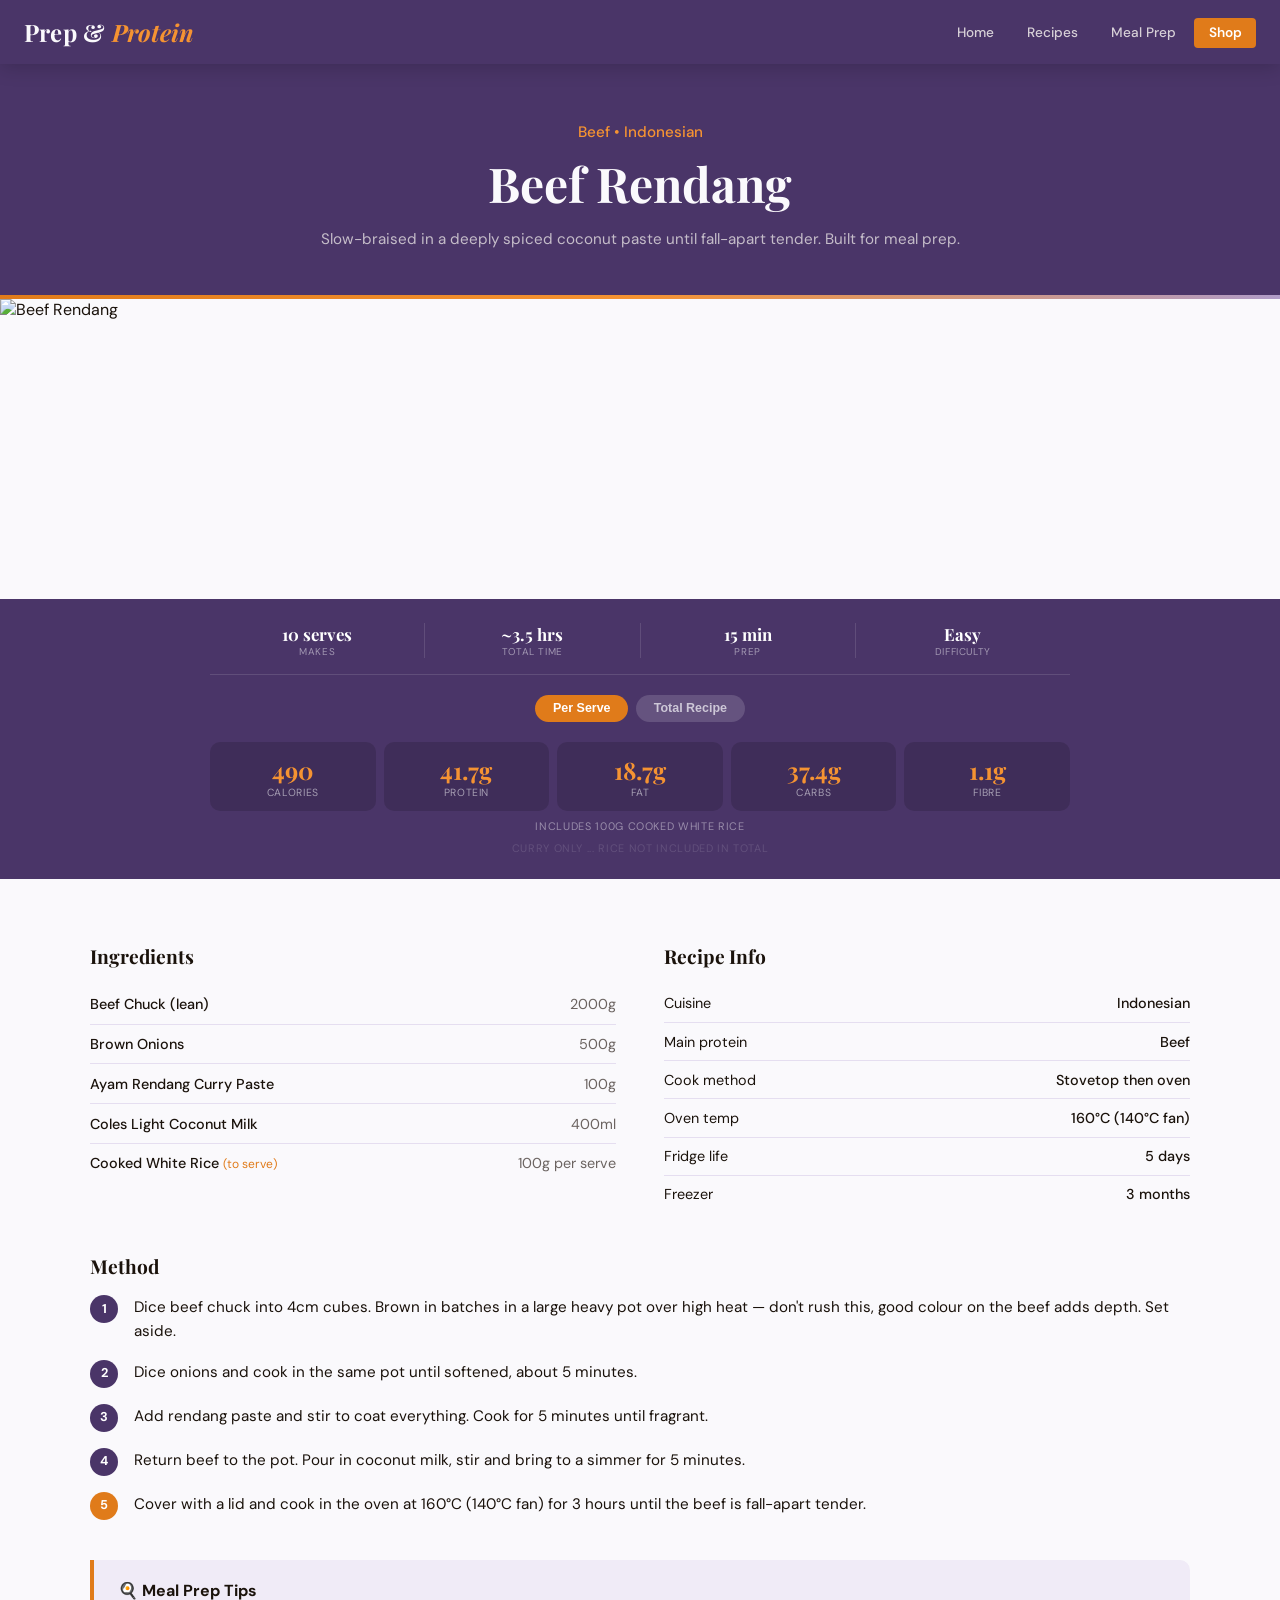
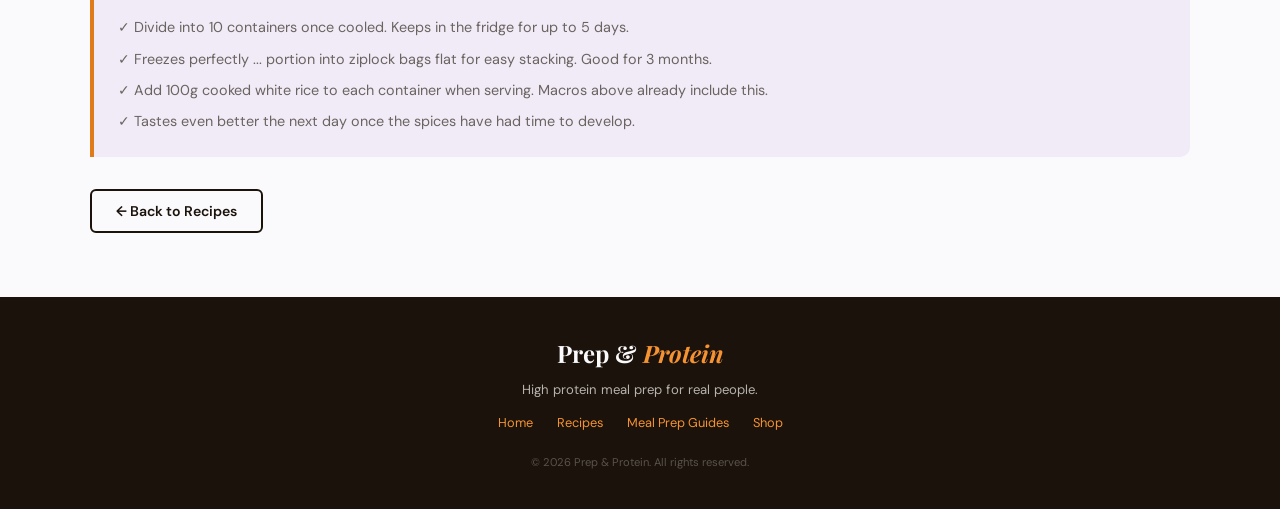
==== beef-rendang.html @ 8a92d261 "Add files via upload" ====
<!DOCTYPE html>
<html lang="en">
<head>
  <meta charset="UTF-8" />
  <meta name="viewport" content="width=device-width, initial-scale=1.0" />
  <title>High Protein Beef Rendang — 41.7g Protein Per Serve | Prep and Protein</title>
  <meta name="description" content="Slow-braised beef rendang with 41.7g protein per serve. Full macros, step by step method and meal prep tips for 10 serves." />
  <link rel="canonical" href="https://www.prepandprotein.com.au/beef-rendang.html" />
  <meta property="og:title" content="High Protein Beef Rendang — Prep and Protein" />
  <meta property="og:description" content="41.7g protein per serve. 10 serves. Fall-apart tender." />
  <meta property="og:type" content="article" />
  <meta property="og:url" content="https://www.prepandprotein.com.au/beef-rendang.html" />
  <link rel="preconnect" href="https://fonts.googleapis.com">
  <link href="https://fonts.googleapis.com/css2?family=Playfair+Display:ital,wght@0,500;0,700;0,800;1,500;1,700&family=DM+Sans:wght@300;400;500;600&display=swap" rel="stylesheet">
  <link rel="stylesheet" href="style.css" />

  <script type="application/ld+json">
  {
    "@context": "https://schema.org",
    "@type": "Recipe",
    "name": "High Protein Beef Rendang",
    "description": "Slow-braised Indonesian beef in a deeply spiced coconut paste. 10 serves, 41.7g protein per serve including 100g cooked white rice.",
    "author": { "@type": "Organization", "name": "Prep and Protein" },
    "image": "https://www.prepandprotein.com.au/images/beef-rendang.jpg",
    "recipeCategory": "Main Course",
    "recipeCuisine": "Indonesian",
    "prepTime": "PT15M",
    "cookTime": "PT3H",
    "totalTime": "PT3H15M",
    "recipeYield": "10 servings",
    "keywords": "high protein beef rendang, meal prep rendang, beef rendang macros, high protein curry",
    "nutrition": {
      "@type": "NutritionInformation",
      "calories": "490 calories",
      "proteinContent": "41.7g",
      "fatContent": "18.7g",
      "carbohydrateContent": "37.4g",
      "fiberContent": "1.1g",
      "servingSize": "1 portion with 100g cooked white rice"
    },
    "recipeIngredient": ["2000g beef chuck","100g Ayam Rendang Curry Paste","400ml Coles Light Coconut Milk","500g brown onions","100g cooked white rice per serve"],
    "recipeInstructions": [
      {"@type":"HowToStep","text":"Dice beef chuck into 4cm cubes and brown in batches in a large heavy pot over high heat."},
      {"@type":"HowToStep","text":"Dice onions and add to browned beef. Cook until softened."},
      {"@type":"HowToStep","text":"Add rendang paste and cook for 5 minutes stirring to coat."},
      {"@type":"HowToStep","text":"Pour in coconut milk, stir and simmer for 5 minutes."},
      {"@type":"HowToStep","text":"Cover and cook in oven at 160 degrees Celsius for 3 hours until beef is fall-apart tender."}
    ]
  }
  </script>
</head>
<body>

<div id="site-nav"></div>

<!-- Recipe hero title -->
<div class="page-hero">
  <div class="page-hero-inner">
    <p class="sub">Beef &bull; Indonesian</p>
    <h2>Beef Rendang</h2>
    <p>Slow-braised in a deeply spiced coconut paste until fall-apart tender. Built for meal prep.</p>
  </div>
</div>

<!-- Recipe hero image -->
<div class="recipe-hero-img">
  <img src="https://images.unsplash.com/photo-1585937421612-70a008356fbe?w=1200&q=80&auto=format&fit=crop" alt="Beef Rendang">
</div>

<!-- Macro bar -->
<!-- Macro bar ... purple background. Static info row FIRST (single flex row no wrapping).
     Then Per Serve and Total Recipe toggle. Macro grid is 5 columns only ... no serves or time in here. -->
<div class="macro-bar">
  <div class="macro-bar-inner">

    <!-- Static info row ... ALWAYS one line. Use flex:1 on each item with divider borders.
         4 items ... Makes / Total Time / Prep / Difficulty -->
    <div class="recipe-info-row">
      <div class="recipe-info-cell">
        <div class="recipe-info-val">10 serves</div>
        <div class="recipe-info-lbl">Makes</div>
      </div>
      <div class="recipe-info-cell">
        <div class="recipe-info-val">~3.5 hrs</div>
        <div class="recipe-info-lbl">Total Time</div>
      </div>
      <div class="recipe-info-cell">
        <div class="recipe-info-val">15 min</div>
        <div class="recipe-info-lbl">Prep</div>
      </div>
      <div class="recipe-info-cell">
        <div class="recipe-info-val">Easy</div>
        <div class="recipe-info-lbl">Difficulty</div>
      </div>
    </div>

    <!-- Toggle buttons -->
    <div class="macro-toggle">
      <button id="btnPerServe" onclick="showMacros('perserve')" class="macro-btn macro-btn-active">Per Serve</button>
      <button id="btnTotal" onclick="showMacros('total')" class="macro-btn">Total Recipe</button>
    </div>

    <!-- Per serve macros (includes 100g cooked white rice) -->
    <div id="macrosPerServe" class="macro-grid">
          <div class="macro-cell">
            <div class="macro-val">490</div>
            <div class="macro-lbl">Calories</div>
          </div>
          <div class="macro-cell">
            <div class="macro-val">41.7g</div>
            <div class="macro-lbl">Protein</div>
          </div>
          <div class="macro-cell">
            <div class="macro-val">18.7g</div>
            <div class="macro-lbl">Fat</div>
          </div>
          <div class="macro-cell">
            <div class="macro-val">37.4g</div>
            <div class="macro-lbl">Carbs</div>
          </div>
          <div class="macro-cell">
            <div class="macro-val">1.1g</div>
            <div class="macro-lbl">Fibre</div>
          </div>
    </div>
    <div class="macro-rice-note">Includes 100g cooked white rice</div>

    <!-- Total recipe macros (curry only) -->
    <div id="macrosTotal" class="macro-grid" style="display:none;">
          <div class="macro-cell">
            <div class="macro-val">3597</div>
            <div class="macro-lbl">Calories</div>
          </div>
          <div class="macro-cell">
            <div class="macro-val">390.1g</div>
            <div class="macro-lbl">Protein</div>
          </div>
          <div class="macro-cell">
            <div class="macro-val">184g</div>
            <div class="macro-lbl">Fat</div>
          </div>
          <div class="macro-cell">
            <div class="macro-val">93.8g</div>
            <div class="macro-lbl">Carbs</div>
          </div>
          <div class="macro-cell">
            <div class="macro-val">7.4g</div>
            <div class="macro-lbl">Fibre</div>
          </div>
    </div>
    <div class="macro-rice-note" style="opacity:0.3;">Curry only ... rice not included in total</div>

  </div>
</div>

<!-- Recipe content -->
<div class="section">
  <div class="section-inner">
    <div class="recipe-body-grid">

      <!-- Ingredients -->
      <div>
        <h3 class="recipe-section-title">Ingredients</h3>
        <ul class="ingredients-list">
          <li><span class="ing-name">Beef Chuck (lean)</span><span class="ing-qty">2000g</span></li>
          <li><span class="ing-name">Brown Onions</span><span class="ing-qty">500g</span></li>
          <li><span class="ing-name">Ayam Rendang Curry Paste</span><span class="ing-qty">100g</span></li>
          <li><span class="ing-name">Coles Light Coconut Milk</span><span class="ing-qty">400ml</span></li>
          <li><span class="ing-name">Cooked White Rice <span class="ing-note">(to serve)</span></span><span class="ing-qty">100g per serve</span></li>
        </ul>
      </div>

      <!-- Recipe info -->
      <div>
        <h3 class="recipe-section-title">Recipe Info</h3>
        <div class="recipe-info-table">
          <div class="recipe-info-row-table"><span>Cuisine</span><span>Indonesian</span></div>
          <div class="recipe-info-row-table"><span>Main protein</span><span>Beef</span></div>
          <div class="recipe-info-row-table"><span>Cook method</span><span>Stovetop then oven</span></div>
          <div class="recipe-info-row-table"><span>Oven temp</span><span>160&#176;C (140&#176;C fan)</span></div>
          <div class="recipe-info-row-table"><span>Fridge life</span><span>5 days</span></div>
          <div class="recipe-info-row-table"><span>Freezer</span><span>3 months</span></div>
        </div>
      </div>

    </div>

    <!-- Method -->
    <!-- Method ... numbered circles. Purple for regular steps, orange for the final oven step. -->
    <h3 class="recipe-section-title" style="margin-top:2.5rem;">Method</h3>
    <ol class="method-list">
      <li><span class="step-num">1</span><span>Dice beef chuck into 4cm cubes. Brown in batches in a large heavy pot over high heat — don't rush this, good colour on the beef adds depth. Set aside.</span></li>
      <li><span class="step-num">2</span><span>Dice onions and cook in the same pot until softened, about 5 minutes.</span></li>
      <li><span class="step-num">3</span><span>Add rendang paste and stir to coat everything. Cook for 5 minutes until fragrant.</span></li>
      <li><span class="step-num">4</span><span>Return beef to the pot. Pour in coconut milk, stir and bring to a simmer for 5 minutes.</span></li>
      <li><span class="step-num step-num-final">5</span><span>Cover with a lid and cook in the oven at 160&#176;C (140&#176;C fan) for 3 hours until the beef is fall-apart tender.</span></li>
    </ol>

    <!-- Meal prep tips box ... cream background, orange left border. Always include fridge life, freezer, serving suggestion, and a flavour note. -->
    <div class="meal-prep-tips">
      <div class="meal-prep-tips-title">&#127859; Meal Prep Tips</div>
      <div class="tip">&#10003; Divide into 10 containers once cooled. Keeps in the fridge for up to 5 days.</div>
      <div class="tip">&#10003; Freezes perfectly ... portion into ziplock bags flat for easy stacking. Good for 3 months.</div>
      <div class="tip">&#10003; Add 100g cooked white rice to each container when serving. Macros above already include this.</div>
      <div class="tip">&#10003; Tastes even better the next day once the spices have had time to develop.</div>
    </div>

    <div style="margin-top:2rem;">
      <a href="recipes.html" class="btn-outline">&#8592; Back to Recipes</a>
    </div>

  </div>
</div>

<div id="site-footer"></div>

<script src="shared.js"></script>

<script>
function showMacros(view) {
  var ps = document.getElementById('macrosPerServe');
  var tot = document.getElementById('macrosTotal');
  var btnPS = document.getElementById('btnPerServe');
  var btnT = document.getElementById('btnTotal');
  if (view === 'perserve') {
    ps.style.display = 'grid'; tot.style.display = 'none';
    btnPS.style.background = 'var(--orange)'; btnPS.style.color = 'white';
    btnT.style.background = 'rgba(255,255,255,0.15)'; btnT.style.color = 'rgba(250,249,252,0.7)';
  } else {
    ps.style.display = 'none'; tot.style.display = 'grid';
    btnT.style.background = 'var(--orange)'; btnT.style.color = 'white';
    btnPS.style.background = 'rgba(255,255,255,0.15)'; btnPS.style.color = 'rgba(250,249,252,0.7)';
  }
}
</script>
</body>
</html>
---- style.css ----
:root {
      --cream:    #FAF9FC;
      --cream2:   #F0EBF7;
      --purple:   #4A3568;
      --purple2:  #6B4F8E;
      --lavender: #B09CC8;
      --orange:   #E07B1A;
      --orange2:  #F59332;
      --brown:    #1A120B;
      --grey:     #6B6360;
      --lightgrey:#E5DEF0;
      --white:    #FFFFFF;
      --condensed:'Playfair Display', serif;
      --body:     'DM Sans', sans-serif;
    }

    * { margin: 0; padding: 0; box-sizing: border-box; }
    html { scroll-behavior: smooth; }
    body {
      font-family: var(--body);
      color: var(--brown);
      background: var(--cream);
      overflow-x: hidden;
    }

    /* ── NAV ── */
    nav {
      position: sticky;
      top: 0;
      z-index: 200;
      background: var(--purple);
      display: flex;
      align-items: center;
      justify-content: space-between;
      padding: 0 1.5rem;
      height: 64px;
      box-shadow: 0 2px 20px rgba(0,0,0,0.2);
    }

    .nav-logo {
      font-family: var(--condensed);
      font-size: 1.5rem;
      font-weight: 700;
      color: var(--cream);
      text-decoration: none;
      letter-spacing: 0.01em;
    }

    .nav-logo span { color: var(--orange2); font-style: italic; }

    .nav-links {
      display: flex;
      align-items: center;
      gap: 0.25rem;
      list-style: none;
    }

    .nav-links a {
      font-family: var(--body);
      font-size: 0.85rem;
      font-weight: 500;
      color: rgba(250,247,242,0.8);
      text-decoration: none;
      padding: 0.4rem 0.9rem;
      border-radius: 4px;
      transition: all 0.2s;
    }

    .nav-links a:hover { color: var(--cream); background: rgba(255,255,255,0.1); }
    .nav-cta { background: var(--orange) !important; color: var(--white) !important; font-weight: 600 !important; }
    .nav-cta:hover { background: var(--orange2) !important; }

    .hamburger {
      display: none;
      flex-direction: column;
      gap: 5px;
      cursor: pointer;
      background: none;
      border: none;
      padding: 4px;
    }
    .hamburger span { display: block; width: 22px; height: 2px; background: var(--cream); border-radius: 2px; }

    .mobile-menu {
      display: none;
      position: fixed;
      top: 64px; left: 0; right: 0;
      background: var(--purple);
      padding: 1rem 1.5rem 1.5rem;
      z-index: 199;
      border-top: 1px solid rgba(255,255,255,0.1);
      flex-direction: column;
      gap: 0.25rem;
    }
    .mobile-menu.open { display: flex; }
    .mobile-menu a {
      font-size: 1rem;
      font-weight: 500;
      color: rgba(250,247,242,0.85);
      text-decoration: none;
      padding: 0.65rem 0.5rem;
      border-bottom: 1px solid rgba(255,255,255,0.07);
    }
    .mobile-menu a.mob-cta {
      margin-top: 0.5rem;
      background: var(--orange);
      color: var(--white);
      text-align: center;
      border-radius: 6px;
      border: none;
      padding: 0.75rem;
    }

    /* No page show/hide needed ... each page is its own file now */

    /* ── BUTTONS ── */
    .btn-primary {
      display: inline-block;
      background: var(--orange);
      color: var(--white);
      font-family: var(--body);
      font-size: 0.88rem;
      font-weight: 600;
      padding: 0.7rem 1.5rem;
      border-radius: 6px;
      text-decoration: none;
      transition: background 0.2s;
      cursor: pointer;
      border: none;
    }
    .btn-primary:hover { background: var(--orange2); }

    .btn-outline {
      display: inline-block;
      background: transparent;
      color: var(--brown);
      font-family: var(--body);
      font-size: 0.88rem;
      font-weight: 600;
      padding: 0.68rem 1.5rem;
      border-radius: 6px;
      border: 2px solid var(--brown);
      text-decoration: none;
      transition: all 0.2s;
      cursor: pointer;
    }
    .btn-outline-light { color: var(--cream); border-color: rgba(250,247,242,0.4); }
    .btn-outline-light:hover { background: var(--cream); color: var(--brown); }
    .btn-outline:hover { background: var(--brown); color: var(--white); }

    /* ── HERO ── */
    .hero {
      background: var(--purple);
      position: relative;
      overflow: hidden;
      padding: 5rem 1.5rem 4rem;
      min-height: 480px;
      display: flex;
      align-items: center;
    }

    .hero::before {
      content: '';
      position: absolute;
      top: 0; right: 0; bottom: 0; left: 0;
      background:
        radial-gradient(ellipse at 80% 50%, rgba(176,156,200,0.3) 0%, transparent 60%),
        radial-gradient(ellipse at 20% 80%, rgba(224,123,26,0.15) 0%, transparent 50%);
      pointer-events: none;
    }

    .hero::after {
      content: '';
      position: absolute;
      bottom: 0; left: 0; right: 0;
      height: 5px;
      background: linear-gradient(90deg, var(--orange), var(--orange2), var(--lavender), var(--orange));
    }

    .hero-inner {
      max-width: 760px;
      margin: 0 auto;
      width: 100%;
      position: relative;
      z-index: 1;
      text-align: center;
    }

    .hero-eyebrow {
      display: inline-block;
      background: rgba(245,147,50,0.2);
      border: 1px solid rgba(245,147,50,0.4);
      color: var(--orange2);
      font-size: 0.72rem;
      font-weight: 600;
      letter-spacing: 0.14em;
      text-transform: uppercase;
      padding: 0.3rem 0.9rem;
      border-radius: 20px;
      margin-bottom: 1.5rem;
    }

    .hero h1 {
      font-family: var(--condensed);
      font-size: clamp(2.4rem, 7vw, 4.2rem);
      font-weight: 800;
      color: var(--cream);
      line-height: 1.1;
      margin-bottom: 1.25rem;
    }

    .hero h1 em {
      color: var(--orange2);
      font-style: italic;
    }

    .hero p {
      font-size: clamp(0.95rem, 2.5vw, 1.1rem);
      color: rgba(250,247,242,0.75);
      line-height: 1.7;
      max-width: 560px;
      margin: 0 auto 2rem;
    }

    .hero-btns { display: flex; gap: 1rem; justify-content: center; flex-wrap: wrap; }

    .hero-stats {
      display: flex;
      justify-content: center;
      gap: 2.5rem;
      margin-top: 3rem;
      padding-top: 2rem;
      border-top: 1px solid rgba(255,255,255,0.1);
      flex-wrap: wrap;
    }

    .hero-stat-num {
      font-family: var(--condensed);
      font-size: 1.8rem;
      font-weight: 700;
      color: var(--orange2);
    }

    .hero-stat-label {
      font-size: 0.75rem;
      color: rgba(250,247,242,0.5);
      text-transform: uppercase;
      letter-spacing: 0.08em;
      margin-top: 0.2rem;
    }

    /* ── SECTIONS ── */
    .section { padding: 4rem 1.5rem; }
    .section-inner { max-width: 1100px; margin: 0 auto; }

    .section-label {
      font-size: 0.7rem;
      font-weight: 600;
      letter-spacing: 0.14em;
      text-transform: uppercase;
      color: var(--orange);
      margin-bottom: 0.6rem;
    }

    .section-title {
      font-family: var(--condensed);
      font-size: clamp(1.6rem, 4vw, 2.4rem);
      font-weight: 700;
      color: var(--brown);
      line-height: 1.2;
      margin-bottom: 0.75rem;
    }

    .section-sub {
      font-size: 0.95rem;
      color: var(--brown);
      opacity: 0.65;
      line-height: 1.7;
      max-width: 560px;
      margin-bottom: 2.5rem;
    }

    .section-cta { text-align: center; margin-top: 2.5rem; }

    /* ── PAGE HERO ── */
    .page-hero {
      background: var(--purple);
      padding: 3.5rem 1.5rem 3rem;
      text-align: center;
      position: relative;
      overflow: hidden;
    }
    .page-hero::after {
      content: '';
      position: absolute;
      bottom: 0; left: 0; right: 0;
      height: 4px;
      background: linear-gradient(90deg, var(--orange), var(--orange2), var(--lavender));
    }
    .page-hero-inner { max-width: 700px; margin: 0 auto; position: relative; z-index: 1; }
    .page-hero h2 {
      font-family: var(--condensed);
      font-size: clamp(1.8rem, 5vw, 3rem);
      font-weight: 700;
      color: var(--cream);
      margin-bottom: 0.75rem;
    }
    .page-hero p { color: rgba(250,247,242,0.7); font-size: 0.95rem; line-height: 1.6; }
    .page-hero p.sub { color: var(--orange2); font-weight: 500; margin-bottom: 0.4rem; }

    /* ── RECIPE CARDS ── */
    .recipes-grid {
      display: grid;
      grid-template-columns: repeat(auto-fill, minmax(300px, 1fr));
      gap: 1.5rem;
      margin-top: 1rem;
    }

    .recipe-card {
      background: var(--white);
      border-radius: 14px;
      overflow: hidden;
      box-shadow: 0 2px 12px rgba(26,18,11,0.07);
      transition: transform 0.2s, box-shadow 0.2s;
      cursor: pointer;
    }
    .recipe-card-link { text-decoration: none; color: inherit; display: block; }
    .recipe-card:hover { transform: translateY(-4px); box-shadow: 0 8px 24px rgba(26,18,11,0.12); }

    .recipe-img {
      width: 100%;
      height: 200px;
      background: var(--cream2);
      display: flex;
      align-items: center;
      justify-content: center;
      font-size: 4rem;
      position: relative;
      overflow: hidden;
    }
    .recipe-img-placeholder { background: var(--cream2); display: flex; align-items: center; justify-content: center; font-size: 3rem; width: 100%; height: 200px; }
    .recipe-img img {
      width: 100%;
      height: 100%;
      object-fit: cover;
      display: block;
    }

    .recipe-tag {
      position: absolute;
      top: 0.75rem;
      left: 0.75rem;
      background: var(--purple);
      color: var(--cream);
      font-size: 0.65rem;
      font-weight: 600;
      letter-spacing: 0.08em;
      text-transform: uppercase;
      padding: 0.25rem 0.6rem;
      border-radius: 4px;
    }

    .recipe-body { padding: 1.25rem; }

    .recipe-title {
      font-family: var(--condensed);
      font-size: 1.15rem;
      font-weight: 700;
      color: var(--brown);
      margin-bottom: 0.4rem;
      line-height: 1.3;
    }

    .recipe-desc { font-size: 0.82rem; color: var(--grey); line-height: 1.6; margin-bottom: 1rem; }

    .recipe-macros {
      display: flex;
      gap: 0.5rem;
      flex-wrap: wrap;
      margin-bottom: 1rem;
    }

    .macro-pill {
      font-size: 0.72rem;
      font-weight: 600;
      padding: 0.25rem 0.6rem;
      border-radius: 20px;
      background: var(--cream2);
      color: var(--brown);
    }
    .macro-pill.protein { background: rgba(74,53,104,0.1); color: var(--brown); }
    .macro-pill.cals { background: rgba(224,123,26,0.1); color: var(--orange); }

    .recipe-meta {
      display: flex;
      gap: 1rem;
      font-size: 0.75rem;
      color: var(--grey);
    }

    .recipe-meta span::before { margin-right: 0.3rem; }

    /* ── FILTER TABS ── */
    .filter-tabs {
      display: flex;
      gap: 0.5rem;
      flex-wrap: wrap;
      margin-bottom: 2rem;
    }

    .filter-tab {
      font-size: 0.82rem;
      font-weight: 600;
      padding: 0.45rem 1rem;
      border-radius: 20px;
      border: 1.5px solid var(--lightgrey);
      background: var(--white);
      color: var(--grey);
      cursor: pointer;
      transition: all 0.2s;
    }

    .filter-tab:hover, .filter-tab.active {
      background: var(--purple);
      border-color: var(--brown);
      color: var(--white);
    }

    /* ── PREP GUIDES ── */
    .guides-grid {
      display: grid;
      grid-template-columns: repeat(auto-fill, minmax(320px, 1fr));
      gap: 1.5rem;
    }

    .guide-card {
      background: var(--white);
      border-radius: 14px;
      padding: 1.75rem;
      box-shadow: 0 2px 12px rgba(26,18,11,0.07);
      border-left: 4px solid var(--orange);
      transition: transform 0.2s;
    }
    .guide-card:hover { transform: translateY(-3px); }
    .guide-card.featured { border-left-color: var(--orange); }

    .guide-icon { font-size: 2rem; margin-bottom: 1rem; }

    .guide-label {
      font-size: 0.65rem;
      font-weight: 700;
      letter-spacing: 0.1em;
      text-transform: uppercase;
      color: var(--orange);
      margin-bottom: 0.4rem;
    }

    .guide-title {
      font-family: var(--condensed);
      font-size: 1.2rem;
      font-weight: 700;
      color: var(--brown);
      margin-bottom: 0.6rem;
      line-height: 1.3;
    }

    .guide-desc { font-size: 0.85rem; color: var(--grey); line-height: 1.65; margin-bottom: 1.25rem; }

    .guide-steps {
      list-style: none;
      margin-bottom: 1.25rem;
    }

    .guide-steps li {
      font-size: 0.82rem;
      color: var(--brown);
      padding: 0.3rem 0;
      padding-left: 1.25rem;
      position: relative;
    }

    .guide-steps li::before {
      content: '✓';
      position: absolute;
      left: 0;
      color: var(--lavender);
      font-weight: 700;
    }

    /* ── SHOP ── */
    .shop-grid {
      display: grid;
      grid-template-columns: repeat(auto-fill, minmax(260px, 1fr));
      gap: 1.5rem;
    }

    .shop-card {
      background: var(--white);
      border-radius: 14px;
      overflow: hidden;
      box-shadow: 0 2px 12px rgba(26,18,11,0.07);
      transition: transform 0.2s;
    }
    .shop-card:hover { transform: translateY(-3px); }

    .shop-img {
      height: 160px;
      background: var(--cream2);
      display: flex;
      align-items: center;
      justify-content: center;
      font-size: 3.5rem;
    }

    .shop-body { padding: 1.25rem; }

    .shop-badge {
      display: inline-block;
      font-size: 0.65rem;
      font-weight: 700;
      letter-spacing: 0.08em;
      text-transform: uppercase;
      padding: 0.2rem 0.5rem;
      border-radius: 3px;
      background: rgba(74,53,104,0.1);
      color: var(--brown);
      margin-bottom: 0.5rem;
    }

    .shop-title {
      font-family: var(--condensed);
      font-size: 1.1rem;
      font-weight: 700;
      color: var(--brown);
      margin-bottom: 0.4rem;
    }

    .shop-desc { font-size: 0.82rem; color: var(--grey); line-height: 1.55; margin-bottom: 1rem; }

    .shop-price {
      font-family: var(--condensed);
      font-size: 1.1rem;
      font-weight: 700;
      color: var(--orange);
      margin-bottom: 1rem;
    }

    .shop-price span { font-family: var(--body); font-size: 0.75rem; color: var(--grey); font-weight: 400; }

    .affiliate-disclaimer {
      background: var(--cream2);
      border: 1px solid var(--lightgrey);
      border-radius: 8px;
      padding: 1rem 1.25rem;
      font-size: 0.78rem;
      color: var(--grey);
      line-height: 1.6;
      max-width: 700px;
      margin: 2.5rem auto 0;
      text-align: center;
    }

    /* ── HOME FEATURED ── */
    .featured-strip {
      background: var(--cream2);
      border-top: 1px solid var(--lightgrey);
      border-bottom: 1px solid var(--lightgrey);
      padding: 3.5rem 1.5rem;
    }

    .features-row {
      display: grid;
      grid-template-columns: repeat(auto-fit, minmax(200px, 1fr));
      gap: 1.5rem;
      max-width: 900px;
      margin: 0 auto;
    }

    .feature-item { text-align: center; padding: 1rem; }

    .feature-icon {
      font-size: 2.2rem;
      margin-bottom: 0.75rem;
    }

    .feature-title {
      font-family: var(--condensed);
      font-size: 1rem;
      font-weight: 700;
      color: var(--brown);
      margin-bottom: 0.35rem;
    }

    .feature-desc { font-size: 0.8rem; color: var(--grey); line-height: 1.5; }

    /* ── CTA BANNER ── */
    .cta-banner {
      background: var(--purple);
      padding: 3.5rem 1.5rem;
      text-align: center;
      position: relative;
      overflow: hidden;
    }
    .cta-banner::before {
      content: '';
      position: absolute;
      top: 0; right: 0; bottom: 0; left: 0;
      background: radial-gradient(ellipse at center, rgba(176,156,200,0.25) 0%, transparent 70%);
    }
    .cta-banner-inner { max-width: 560px; margin: 0 auto; position: relative; z-index: 1; }
    .cta-banner h2 {
      font-family: var(--condensed);
      font-size: clamp(1.6rem, 4vw, 2.2rem);
      font-weight: 700;
      color: var(--cream);
      margin-bottom: 0.75rem;
      font-style: italic;
    }
    .cta-banner p { color: rgba(250,247,242,0.65); font-size: 0.92rem; margin-bottom: 1.75rem; line-height: 1.6; }

    /* ── FOOTER ── */
    footer {
      background: var(--brown);
      color: rgba(250,247,242,0.7);
      text-align: center;
      padding: 2.5rem 1.5rem;
      font-size: 0.82rem;
    }
    .footer-logo {
      font-family: var(--condensed);
      font-size: 1.5rem;
      font-weight: 700;
      color: var(--cream);
      margin-bottom: 0.75rem;
    }
    .footer-logo span { color: var(--orange2); font-style: italic; }
    footer a { color: var(--orange2); text-decoration: none; }
    footer a:hover { text-decoration: underline; }
    .footer-links {
      display: flex;
      justify-content: center;
      gap: 1.5rem;
      flex-wrap: wrap;
      margin: 1rem 0 1.5rem;
      font-size: 0.8rem;
    }

    /* ── RESPONSIVE ── */
    @media (max-width: 700px) {
      .nav-links { display: none; }
      .hamburger { display: flex; }
    }

    /* ── RECIPE PAGE ── */
    .recipe-hero-img { width:100%; height:300px; overflow:hidden; }
    .recipe-hero-img img { width:100%; height:100%; object-fit:cover; display:block; }

    .macro-bar { background:var(--purple); padding:1.5rem; }
    .macro-bar-inner { max-width:860px; margin:0 auto; }

    .recipe-info-row { display:flex; border-bottom:1px solid rgba(255,255,255,0.12); margin-bottom:1.25rem; padding-bottom:1rem; }
    .recipe-info-cell { flex:1; text-align:center; border-left:1px solid rgba(255,255,255,0.12); }
    .recipe-info-cell:first-child { border-left:none; }
    .recipe-info-val { font-family:var(--condensed); font-size:1.05rem; font-weight:700; color:white; }
    .recipe-info-lbl { font-size:0.62rem; color:rgba(250,249,252,0.5); text-transform:uppercase; letter-spacing:0.06em; }

    .macro-toggle { display:flex; justify-content:center; gap:0.5rem; margin-bottom:1.25rem; }
    .macro-btn { font-size:0.78rem; font-weight:600; padding:0.4rem 1.1rem; border-radius:20px; border:none; cursor:pointer; background:rgba(255,255,255,0.15); color:rgba(250,249,252,0.7); }
    .macro-btn-active { background:var(--orange) !important; color:white !important; }

    .macro-grid { display:grid; grid-template-columns:repeat(5,1fr); gap:0.5rem; text-align:center; }
    .macro-cell { background:rgba(0,0,0,0.15); border-radius:10px; padding:0.75rem 0.25rem; }
    .macro-val { font-family:var(--condensed); font-size:1.5rem; font-weight:700; color:var(--orange2); }
    .macro-lbl { font-size:0.65rem; color:rgba(250,249,252,0.55); text-transform:uppercase; letter-spacing:0.06em; }
    .macro-rice-note { text-align:center; padding:0.5rem 0 0; font-size:0.68rem; color:rgba(250,249,252,0.45); letter-spacing:0.06em; text-transform:uppercase; }

    .recipe-body-grid { display:grid; grid-template-columns:1fr 1fr; gap:3rem; margin-bottom:2.5rem; }
    @media (max-width:640px) { .recipe-body-grid { grid-template-columns:1fr; gap:1.5rem; } }

    .recipe-section-title { font-family:var(--condensed); font-size:1.2rem; font-weight:700; color:var(--brown); margin-bottom:1rem; }

    .ingredients-list { list-style:none; }
    .ingredients-list li { display:flex; justify-content:space-between; padding:0.65rem 0; border-bottom:1px solid var(--lightgrey); font-size:0.9rem; }
    .ingredients-list li:last-child { border-bottom:none; }
    .ing-name { font-weight:500; }
    .ing-qty { color:var(--grey); }
    .ing-note { font-size:0.75rem; color:var(--orange); font-weight:400; }

    .recipe-info-table { font-size:0.9rem; }
    .recipe-info-row-table { display:flex; justify-content:space-between; padding:0.6rem 0; border-bottom:1px solid var(--lightgrey); }
    .recipe-info-row-table:last-child { border-bottom:none; }
    .recipe-info-row-table span:last-child { font-weight:500; }

    .method-list { list-style:none; display:flex; flex-direction:column; gap:1rem; }
    .method-list li { display:flex; gap:1rem; align-items:flex-start; font-size:0.95rem; line-height:1.6; }
    .step-num { background:var(--purple); color:white; border-radius:50%; width:28px; height:28px; min-width:28px; display:flex; align-items:center; justify-content:center; font-weight:700; font-size:0.8rem; }
    .step-num-final { background:var(--orange); }

    .meal-prep-tips { background:var(--cream2); border-left:4px solid var(--orange); border-radius:0 10px 10px 0; padding:1.25rem 1.5rem; margin-top:2.5rem; }
    .meal-prep-tips-title { font-weight:700; font-size:1rem; margin-bottom:0.75rem; color:var(--brown); }
    .tip { font-size:0.9rem; color:var(--grey); padding:0.3rem 0; line-height:1.5; }

    /* ── GUIDES ── */
    .guide-emoji { font-size: 2.5rem; margin-bottom: 0.75rem; }
    .guide-tips { list-style: none; margin: 1rem 0 1.5rem; display: flex; flex-direction: column; gap: 0.4rem; }
    .guide-tips li { font-size: 0.85rem; color: var(--grey); padding-left: 1rem; position: relative; }
    .guide-tips li::before { content: "✓"; position: absolute; left: 0; color: var(--orange); }

    /* ── SHOP ── */
    .shop-emoji { font-size: 2.5rem; margin-bottom: 0.5rem; }
    .shop-cat { font-size: 0.7rem; font-weight: 600; letter-spacing: 0.1em; text-transform: uppercase; color: var(--orange); margin-bottom: 0.3rem; }
    .shop-name { font-family: var(--condensed); font-size: 1.1rem; font-weight: 700; color: var(--brown); margin-bottom: 0.5rem; }
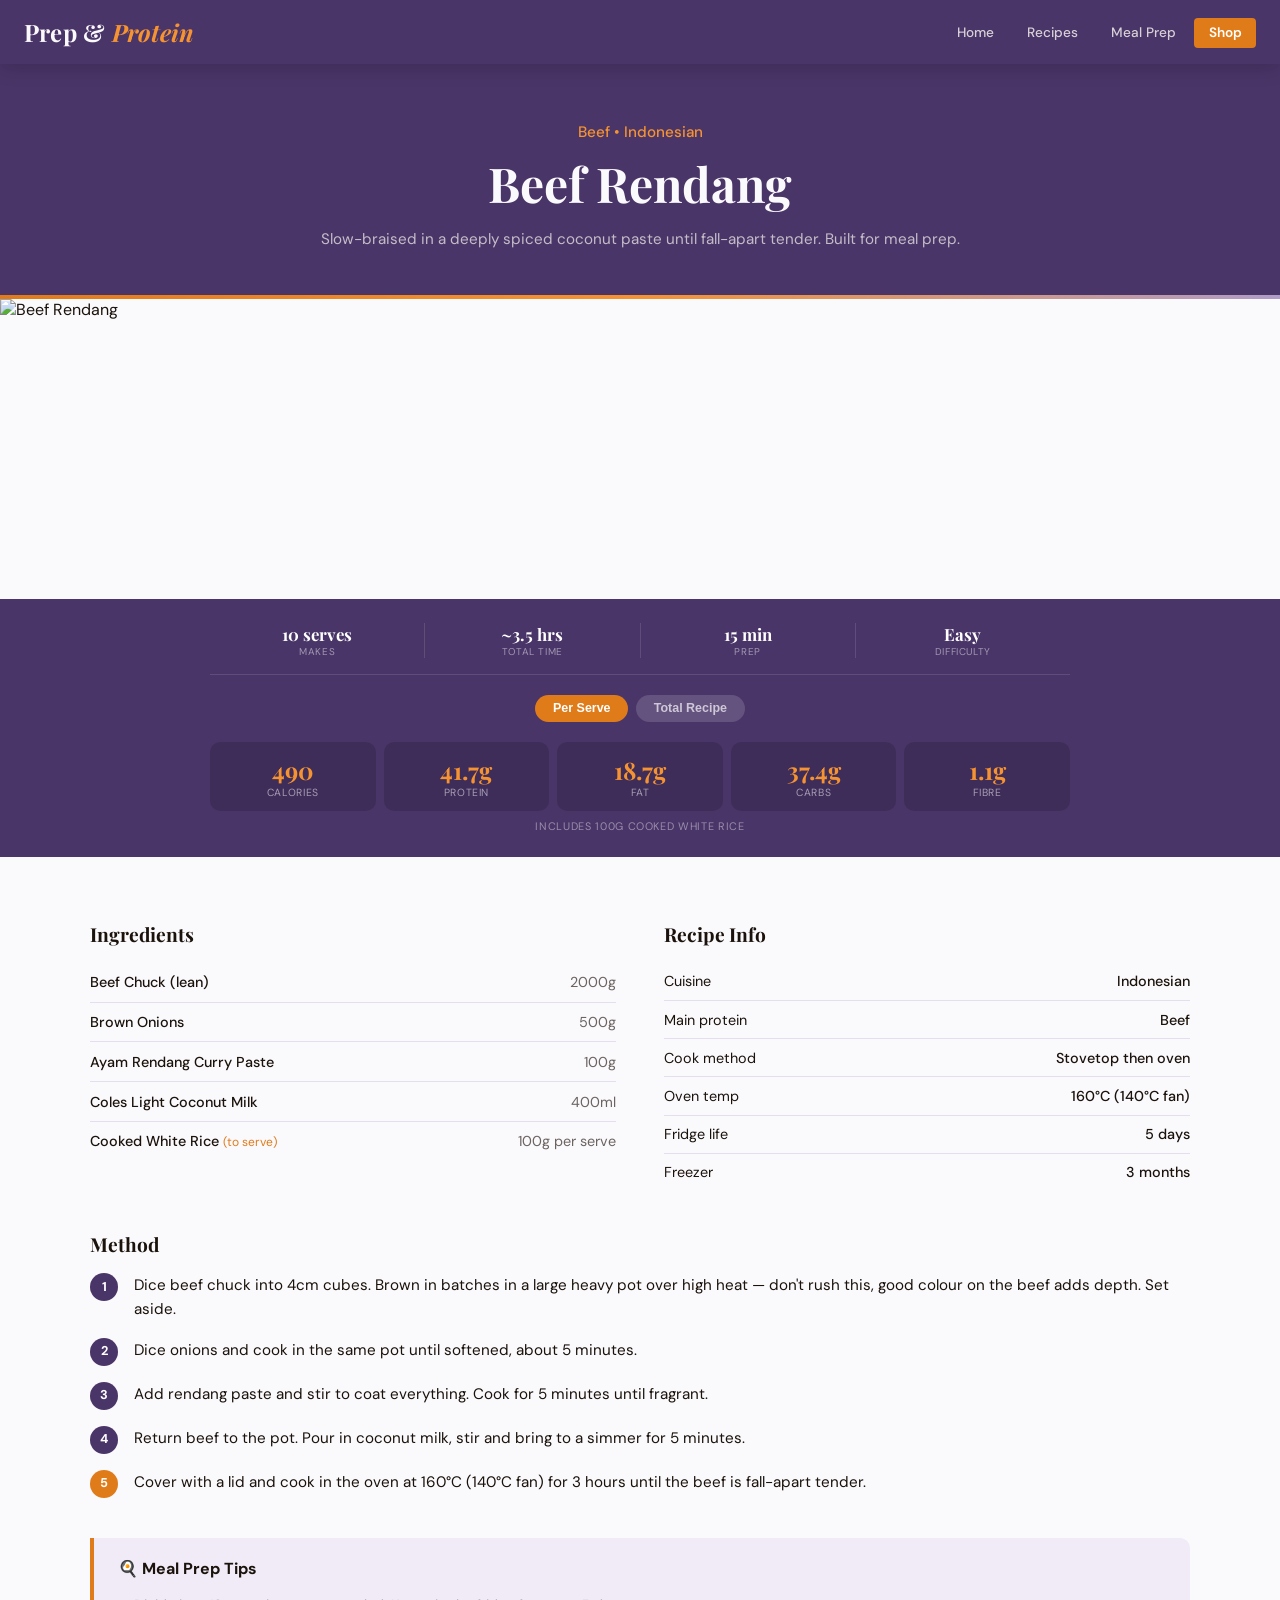
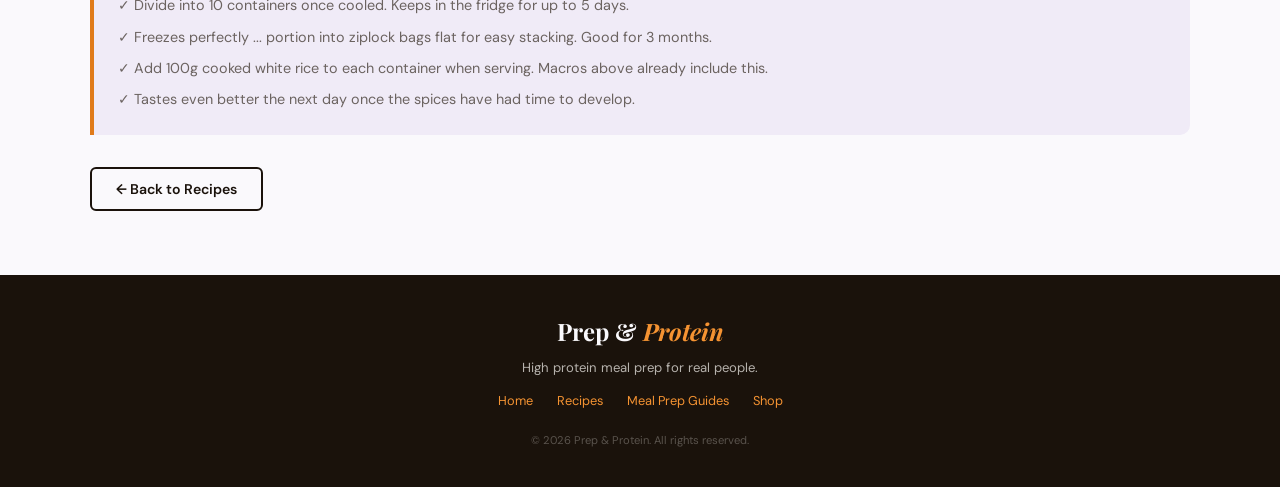
==== commit 390d12f3: "Add files via upload" ====
--- a/beef-rendang.html
+++ b/beef-rendang.html
@@ -123,7 +123,7 @@
             <div class="macro-lbl">Fibre</div>
           </div>
     </div>
-    <div class="macro-rice-note">Includes 100g cooked white rice</div>
+    <div id="notePerServe" class="macro-rice-note">Includes 100g cooked white rice</div>
 
     <!-- Total recipe macros (curry only) -->
     <div id="macrosTotal" class="macro-grid" style="display:none;">
@@ -148,7 +148,7 @@
             <div class="macro-lbl">Fibre</div>
           </div>
     </div>
-    <div class="macro-rice-note" style="opacity:0.3;">Curry only ... rice not included in total</div>
+    <div id="noteTotal" class="macro-rice-note" style="display:none;">Curry only ... rice not included in total</div>
 
   </div>
 </div>
@@ -222,12 +222,16 @@
   var tot = document.getElementById('macrosTotal');
   var btnPS = document.getElementById('btnPerServe');
   var btnT = document.getElementById('btnTotal');
+  var notePS = document.getElementById('notePerServe');
+  var noteTot = document.getElementById('noteTotal');
   if (view === 'perserve') {
     ps.style.display = 'grid'; tot.style.display = 'none';
+    notePS.style.display = 'block'; noteTot.style.display = 'none';
     btnPS.style.background = 'var(--orange)'; btnPS.style.color = 'white';
     btnT.style.background = 'rgba(255,255,255,0.15)'; btnT.style.color = 'rgba(250,249,252,0.7)';
   } else {
     ps.style.display = 'none'; tot.style.display = 'grid';
+    notePS.style.display = 'none'; noteTot.style.display = 'block';
     btnT.style.background = 'var(--orange)'; btnT.style.color = 'white';
     btnPS.style.background = 'rgba(255,255,255,0.15)'; btnPS.style.color = 'rgba(250,249,252,0.7)';
   }
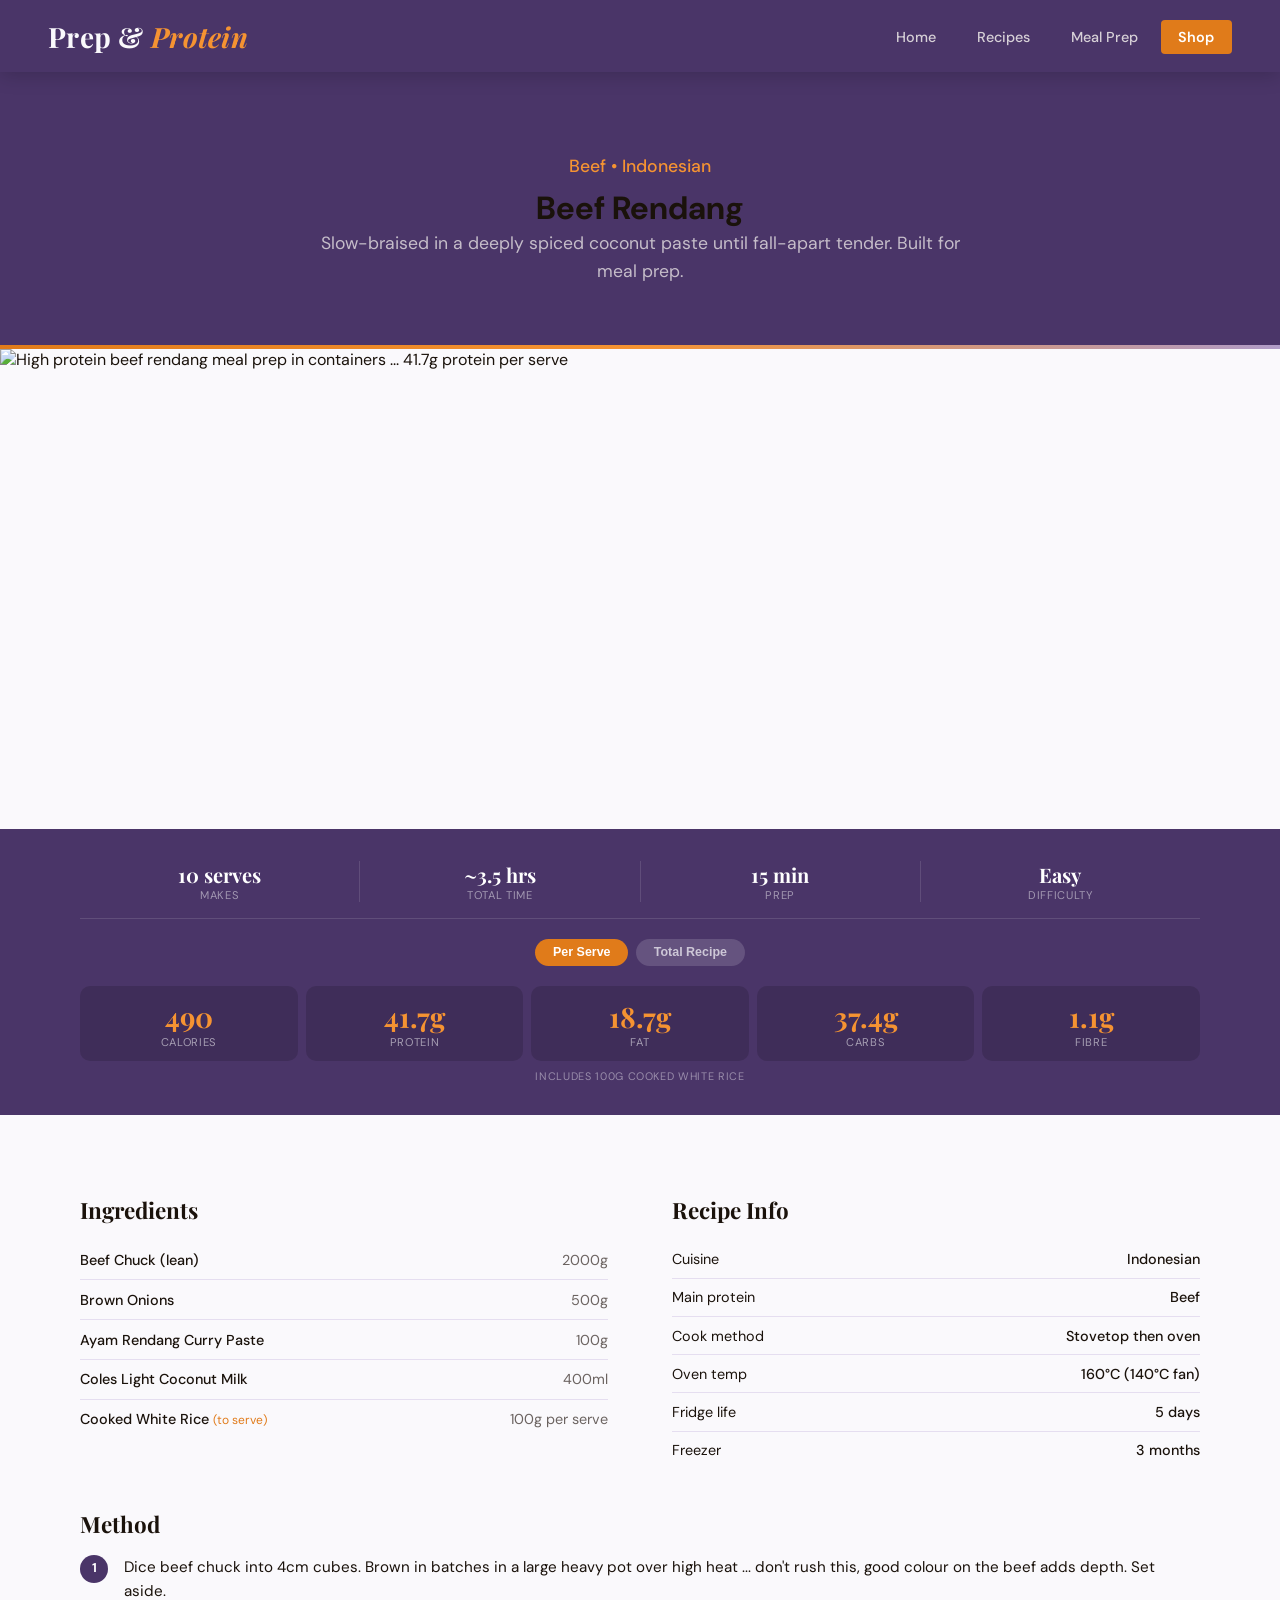
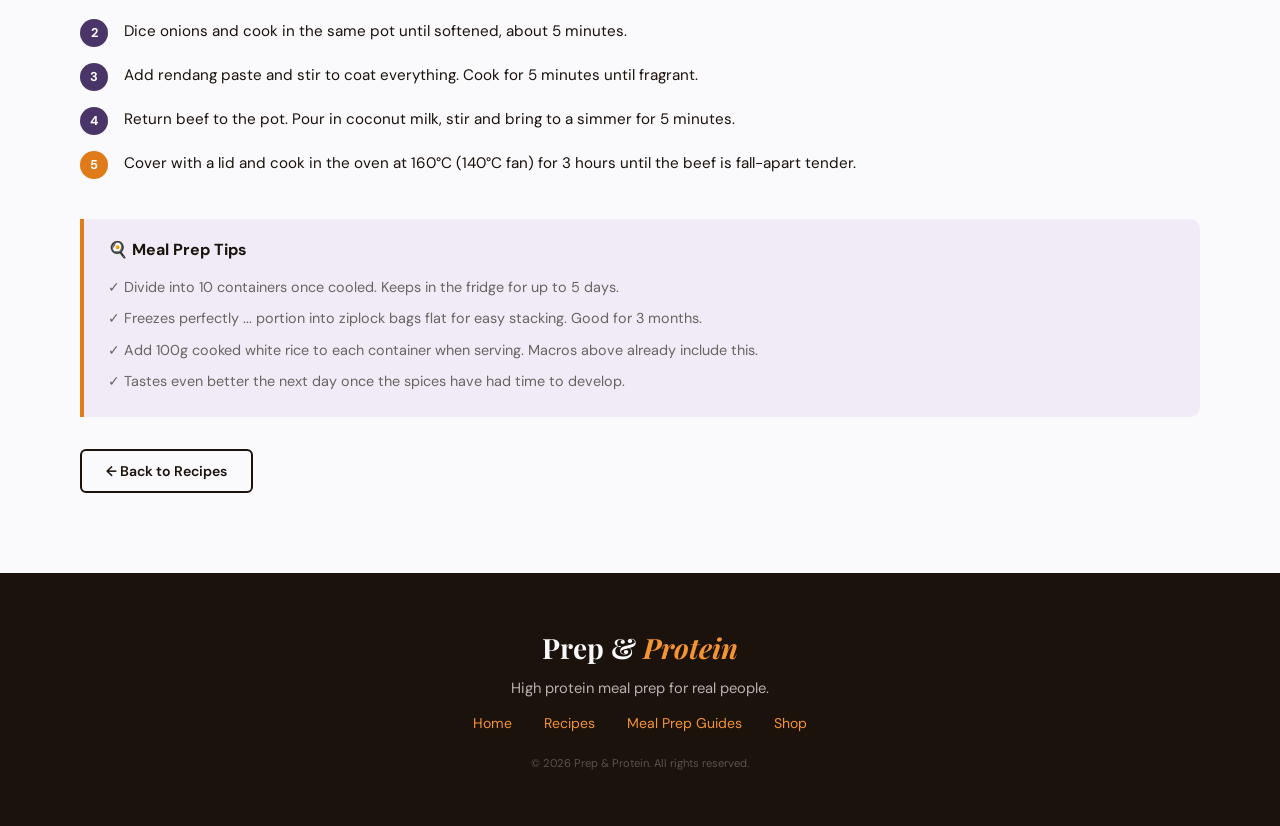
==== commit 27453ab3: "Update beef-rendang.html" ====
--- a/beef-rendang.html
+++ b/beef-rendang.html
@@ -5,11 +5,11 @@
   <meta name="viewport" content="width=device-width, initial-scale=1.0" />
   <title>High Protein Beef Rendang — 41.7g Protein Per Serve | Prep and Protein</title>
   <meta name="description" content="Slow-braised beef rendang with 41.7g protein per serve. Full macros, step by step method and meal prep tips for 10 serves." />
-  <link rel="canonical" href="https://www.prepandprotein.com.au/beef-rendang.html" />
+  <link rel="canonical" href="https://prep-and-protein.com/beef-rendang.html" />
   <meta property="og:title" content="High Protein Beef Rendang — Prep and Protein" />
   <meta property="og:description" content="41.7g protein per serve. 10 serves. Fall-apart tender." />
   <meta property="og:type" content="article" />
-  <meta property="og:url" content="https://www.prepandprotein.com.au/beef-rendang.html" />
+  <meta property="og:url" content="https://prep-and-protein.com/beef-rendang.html" />
   <link rel="preconnect" href="https://fonts.googleapis.com">
   <link href="https://fonts.googleapis.com/css2?family=Playfair+Display:ital,wght@0,500;0,700;0,800;1,500;1,700&family=DM+Sans:wght@300;400;500;600&display=swap" rel="stylesheet">
   <link rel="stylesheet" href="style.css" />
@@ -21,7 +21,7 @@
     "name": "High Protein Beef Rendang",
     "description": "Slow-braised Indonesian beef in a deeply spiced coconut paste. 10 serves, 41.7g protein per serve including 100g cooked white rice.",
     "author": { "@type": "Organization", "name": "Prep and Protein" },
-    "image": "https://www.prepandprotein.com.au/images/beef-rendang.jpg",
+    "image": "https://prep-and-protein.com/images/beef-rendang.jpg",
     "recipeCategory": "Main Course",
     "recipeCuisine": "Indonesian",
     "prepTime": "PT15M",
@@ -57,14 +57,14 @@
 <div class="page-hero">
   <div class="page-hero-inner">
     <p class="sub">Beef &bull; Indonesian</p>
-    <h2>Beef Rendang</h2>
+    <h1>Beef Rendang</h1>
     <p>Slow-braised in a deeply spiced coconut paste until fall-apart tender. Built for meal prep.</p>
   </div>
 </div>
 
 <!-- Recipe hero image -->
 <div class="recipe-hero-img">
-  <img src="https://images.unsplash.com/photo-1585937421612-70a008356fbe?w=1200&q=80&auto=format&fit=crop" alt="Beef Rendang">
+  <img src="https://images.unsplash.com/photo-1585937421612-70a008356fbe?w=1200&q=80&auto=format&fit=crop" alt="High protein beef rendang meal prep in containers ... 41.7g protein per serve">
 </div>
 
 <!-- Macro bar -->
@@ -160,7 +160,7 @@
 
       <!-- Ingredients -->
       <div>
-        <h3 class="recipe-section-title">Ingredients</h3>
+        <h2 class="recipe-section-title">Ingredients</h2>
         <ul class="ingredients-list">
           <li><span class="ing-name">Beef Chuck (lean)</span><span class="ing-qty">2000g</span></li>
           <li><span class="ing-name">Brown Onions</span><span class="ing-qty">500g</span></li>
@@ -172,7 +172,7 @@
 
       <!-- Recipe info -->
       <div>
-        <h3 class="recipe-section-title">Recipe Info</h3>
+        <h2 class="recipe-section-title">Recipe Info</h2>
         <div class="recipe-info-table">
           <div class="recipe-info-row-table"><span>Cuisine</span><span>Indonesian</span></div>
           <div class="recipe-info-row-table"><span>Main protein</span><span>Beef</span></div>
@@ -187,9 +187,9 @@
 
     <!-- Method -->
     <!-- Method ... numbered circles. Purple for regular steps, orange for the final oven step. -->
-    <h3 class="recipe-section-title" style="margin-top:2.5rem;">Method</h3>
+    <h2 class="recipe-section-title" style="margin-top:2.5rem;">Method</h2>
     <ol class="method-list">
-      <li><span class="step-num">1</span><span>Dice beef chuck into 4cm cubes. Brown in batches in a large heavy pot over high heat — don't rush this, good colour on the beef adds depth. Set aside.</span></li>
+      <li><span class="step-num">1</span><span>Dice beef chuck into 4cm cubes. Brown in batches in a large heavy pot over high heat ... don't rush this, good colour on the beef adds depth. Set aside.</span></li>
       <li><span class="step-num">2</span><span>Dice onions and cook in the same pot until softened, about 5 minutes.</span></li>
       <li><span class="step-num">3</span><span>Add rendang paste and stir to coat everything. Cook for 5 minutes until fragrant.</span></li>
       <li><span class="step-num">4</span><span>Return beef to the pot. Pour in coconut milk, stir and bring to a simmer for 5 minutes.</span></li>
@@ -238,4 +238,4 @@
 }
 </script>
 </body>
-</html>+</html>
--- a/style.css
+++ b/style.css
@@ -1,712 +1,1047 @@
+/* ═══════════════════════════════════════════════════════════════════════
+   PREP & PROTEIN — MASTER STYLESHEET
+   ═══════════════════════════════════════════════════════════════════════
+
+   ARCHITECTURE: Mobile-first responsive CSS
+   ───────────────────────────────────────────
+   Base styles = mobile (≤ 599px). Every rule outside a @media block
+   is the MOBILE default. Desktop overrides are layered on via
+   min-width breakpoints that ADD to (never replace) the base.
+
+   Breakpoints:
+     600px  — Tablet (2-col grids, wider feature items)
+     768px  — Small desktop (show nav links, typography bumps)
+     1024px — Desktop (full grid columns, roomier spacing)
+     1440px — Large desktop (slightly wider container, bigger headings)
+
+   ╔══════════════════════════════════════════════════════════════════╗
+   ║  RULES FOR KEEPING MOBILE + DESKTOP IN SYNC — READ THIS FIRST  ║
+   ╠══════════════════════════════════════════════════════════════════╣
+   ║                                                                  ║
+   ║  DO:                                                             ║
+   ║  ✓ Use rem / px for font sizes — they cap at a sane value        ║
+   ║  ✓ Use a single --content-max variable for ALL container widths  ║
+   ║  ✓ Use min-width breakpoints that ADD overrides, never reset     ║
+   ║  ✓ Let grids handle width via columns — cards stretch to fill    ║
+   ║  ✓ Keep padding in rem so it's proportional but bounded          ║
+   ║  ✓ Test at 375px, 768px, 1024px, 1440px, 1920px                 ║
+   ║                                                                  ║
+   ║  DON'T:                                                          ║
+   ║  ✗ Use vw units for font-size — text scales infinitely on        ║
+   ║    ultrawide monitors (2.7vw = 52px at 1920px!)                  ║
+   ║  ✗ Use vw for padding/heights — same unbounded scaling problem   ║
+   ║  ✗ Use !important in responsive blocks — makes overrides         ║
+   ║    impossible to maintain; only use for specificity wars like     ║
+   ║    .nav-cta overriding .nav-links a                              ║
+   ║  ✗ Set max-width: 92vw — there's no pixel cap, so on a 2560px   ║
+   ║    monitor your content is 2355px wide (way too wide)            ║
+   ║  ✗ Write separate mobile and desktop rules — write mobile base   ║
+   ║    then layer desktop on top. Two separate rule sets always       ║
+   ║    drift out of sync.                                            ║
+   ║  ✗ Put all desktop overrides in one mega @media block — group    ║
+   ║    by component so related rules stay together                   ║
+   ║  ✗ Scale the nav bar to 10rem+ tall on desktop — it eats the    ║
+   ║    viewport and looks wrong. Nav should be 64-76px max.          ║
+   ║                                                                  ║
+   ╚══════════════════════════════════════════════════════════════════╝
+   ═══════════════════════════════════════════════════════════════════════ */
+
+
+/* ── DESIGN TOKENS ──
+   Change these in ONE place and every component updates.
+   --content-max controls how wide content gets before it stops growing.
+   Breakpoints bump this value so desktop uses more screen real estate.
+
+   MOBILE: --content-max is 100% (full width, padding handles the edges).
+   1024px+: bumped to 1400px (fills most of 1920 without dead space).
+   1440px+: bumped to 1500px (graceful on ultrawide).
+
+   WHY NOT 1200px? On a 1920px screen, 1200px leaves 360px dead space
+   per side — that's the "too narrow, too much cream" problem.
+   1400px leaves ~260px per side = comfortable, not empty. */
 :root {
-      --cream:    #FAF9FC;
-      --cream2:   #F0EBF7;
-      --purple:   #4A3568;
-      --purple2:  #6B4F8E;
-      --lavender: #B09CC8;
-      --orange:   #E07B1A;
-      --orange2:  #F59332;
-      --brown:    #1A120B;
-      --grey:     #6B6360;
-      --lightgrey:#E5DEF0;
-      --white:    #FFFFFF;
-      --condensed:'Playfair Display', serif;
-      --body:     'DM Sans', sans-serif;
-    }
-
-    * { margin: 0; padding: 0; box-sizing: border-box; }
-    html { scroll-behavior: smooth; }
-    body {
-      font-family: var(--body);
-      color: var(--brown);
-      background: var(--cream);
-      overflow-x: hidden;
-    }
-
-    /* ── NAV ── */
-    nav {
-      position: sticky;
-      top: 0;
-      z-index: 200;
-      background: var(--purple);
-      display: flex;
-      align-items: center;
-      justify-content: space-between;
-      padding: 0 1.5rem;
-      height: 64px;
-      box-shadow: 0 2px 20px rgba(0,0,0,0.2);
-    }
-
-    .nav-logo {
-      font-family: var(--condensed);
-      font-size: 1.5rem;
-      font-weight: 700;
-      color: var(--cream);
-      text-decoration: none;
-      letter-spacing: 0.01em;
-    }
-
-    .nav-logo span { color: var(--orange2); font-style: italic; }
-
-    .nav-links {
-      display: flex;
-      align-items: center;
-      gap: 0.25rem;
-      list-style: none;
-    }
-
-    .nav-links a {
-      font-family: var(--body);
-      font-size: 0.85rem;
-      font-weight: 500;
-      color: rgba(250,247,242,0.8);
-      text-decoration: none;
-      padding: 0.4rem 0.9rem;
-      border-radius: 4px;
-      transition: all 0.2s;
-    }
-
-    .nav-links a:hover { color: var(--cream); background: rgba(255,255,255,0.1); }
-    .nav-cta { background: var(--orange) !important; color: var(--white) !important; font-weight: 600 !important; }
-    .nav-cta:hover { background: var(--orange2) !important; }
-
-    .hamburger {
-      display: none;
-      flex-direction: column;
-      gap: 5px;
-      cursor: pointer;
-      background: none;
-      border: none;
-      padding: 4px;
-    }
-    .hamburger span { display: block; width: 22px; height: 2px; background: var(--cream); border-radius: 2px; }
-
-    .mobile-menu {
-      display: none;
-      position: fixed;
-      top: 64px; left: 0; right: 0;
-      background: var(--purple);
-      padding: 1rem 1.5rem 1.5rem;
-      z-index: 199;
-      border-top: 1px solid rgba(255,255,255,0.1);
-      flex-direction: column;
-      gap: 0.25rem;
-    }
-    .mobile-menu.open { display: flex; }
-    .mobile-menu a {
-      font-size: 1rem;
-      font-weight: 500;
-      color: rgba(250,247,242,0.85);
-      text-decoration: none;
-      padding: 0.65rem 0.5rem;
-      border-bottom: 1px solid rgba(255,255,255,0.07);
-    }
-    .mobile-menu a.mob-cta {
-      margin-top: 0.5rem;
-      background: var(--orange);
-      color: var(--white);
-      text-align: center;
-      border-radius: 6px;
-      border: none;
-      padding: 0.75rem;
-    }
-
-    /* No page show/hide needed ... each page is its own file now */
-
-    /* ── BUTTONS ── */
-    .btn-primary {
-      display: inline-block;
-      background: var(--orange);
-      color: var(--white);
-      font-family: var(--body);
-      font-size: 0.88rem;
-      font-weight: 600;
-      padding: 0.7rem 1.5rem;
-      border-radius: 6px;
-      text-decoration: none;
-      transition: background 0.2s;
-      cursor: pointer;
-      border: none;
-    }
-    .btn-primary:hover { background: var(--orange2); }
-
-    .btn-outline {
-      display: inline-block;
-      background: transparent;
-      color: var(--brown);
-      font-family: var(--body);
-      font-size: 0.88rem;
-      font-weight: 600;
-      padding: 0.68rem 1.5rem;
-      border-radius: 6px;
-      border: 2px solid var(--brown);
-      text-decoration: none;
-      transition: all 0.2s;
-      cursor: pointer;
-    }
-    .btn-outline-light { color: var(--cream); border-color: rgba(250,247,242,0.4); }
-    .btn-outline-light:hover { background: var(--cream); color: var(--brown); }
-    .btn-outline:hover { background: var(--brown); color: var(--white); }
-
-    /* ── HERO ── */
-    .hero {
-      background: var(--purple);
-      position: relative;
-      overflow: hidden;
-      padding: 5rem 1.5rem 4rem;
-      min-height: 480px;
-      display: flex;
-      align-items: center;
-    }
-
-    .hero::before {
-      content: '';
-      position: absolute;
-      top: 0; right: 0; bottom: 0; left: 0;
-      background:
-        radial-gradient(ellipse at 80% 50%, rgba(176,156,200,0.3) 0%, transparent 60%),
-        radial-gradient(ellipse at 20% 80%, rgba(224,123,26,0.15) 0%, transparent 50%);
-      pointer-events: none;
-    }
-
-    .hero::after {
-      content: '';
-      position: absolute;
-      bottom: 0; left: 0; right: 0;
-      height: 5px;
-      background: linear-gradient(90deg, var(--orange), var(--orange2), var(--lavender), var(--orange));
-    }
-
-    .hero-inner {
-      max-width: 760px;
-      margin: 0 auto;
-      width: 100%;
-      position: relative;
-      z-index: 1;
-      text-align: center;
-    }
-
-    .hero-eyebrow {
-      display: inline-block;
-      background: rgba(245,147,50,0.2);
-      border: 1px solid rgba(245,147,50,0.4);
-      color: var(--orange2);
-      font-size: 0.72rem;
-      font-weight: 600;
-      letter-spacing: 0.14em;
-      text-transform: uppercase;
-      padding: 0.3rem 0.9rem;
-      border-radius: 20px;
-      margin-bottom: 1.5rem;
-    }
-
-    .hero h1 {
-      font-family: var(--condensed);
-      font-size: clamp(2.4rem, 7vw, 4.2rem);
-      font-weight: 800;
-      color: var(--cream);
-      line-height: 1.1;
-      margin-bottom: 1.25rem;
-    }
-
-    .hero h1 em {
-      color: var(--orange2);
-      font-style: italic;
-    }
-
-    .hero p {
-      font-size: clamp(0.95rem, 2.5vw, 1.1rem);
-      color: rgba(250,247,242,0.75);
-      line-height: 1.7;
-      max-width: 560px;
-      margin: 0 auto 2rem;
-    }
-
-    .hero-btns { display: flex; gap: 1rem; justify-content: center; flex-wrap: wrap; }
-
-    .hero-stats {
-      display: flex;
-      justify-content: center;
-      gap: 2.5rem;
-      margin-top: 3rem;
-      padding-top: 2rem;
-      border-top: 1px solid rgba(255,255,255,0.1);
-      flex-wrap: wrap;
-    }
-
-    .hero-stat-num {
-      font-family: var(--condensed);
-      font-size: 1.8rem;
-      font-weight: 700;
-      color: var(--orange2);
-    }
-
-    .hero-stat-label {
-      font-size: 0.75rem;
-      color: rgba(250,247,242,0.5);
-      text-transform: uppercase;
-      letter-spacing: 0.08em;
-      margin-top: 0.2rem;
-    }
-
-    /* ── SECTIONS ── */
-    .section { padding: 4rem 1.5rem; }
-    .section-inner { max-width: 1100px; margin: 0 auto; }
-
-    .section-label {
-      font-size: 0.7rem;
-      font-weight: 600;
-      letter-spacing: 0.14em;
-      text-transform: uppercase;
-      color: var(--orange);
-      margin-bottom: 0.6rem;
-    }
-
-    .section-title {
-      font-family: var(--condensed);
-      font-size: clamp(1.6rem, 4vw, 2.4rem);
-      font-weight: 700;
-      color: var(--brown);
-      line-height: 1.2;
-      margin-bottom: 0.75rem;
-    }
-
-    .section-sub {
-      font-size: 0.95rem;
-      color: var(--brown);
-      opacity: 0.65;
-      line-height: 1.7;
-      max-width: 560px;
-      margin-bottom: 2.5rem;
-    }
-
-    .section-cta { text-align: center; margin-top: 2.5rem; }
-
-    /* ── PAGE HERO ── */
-    .page-hero {
-      background: var(--purple);
-      padding: 3.5rem 1.5rem 3rem;
-      text-align: center;
-      position: relative;
-      overflow: hidden;
-    }
-    .page-hero::after {
-      content: '';
-      position: absolute;
-      bottom: 0; left: 0; right: 0;
-      height: 4px;
-      background: linear-gradient(90deg, var(--orange), var(--orange2), var(--lavender));
-    }
-    .page-hero-inner { max-width: 700px; margin: 0 auto; position: relative; z-index: 1; }
-    .page-hero h2 {
-      font-family: var(--condensed);
-      font-size: clamp(1.8rem, 5vw, 3rem);
-      font-weight: 700;
-      color: var(--cream);
-      margin-bottom: 0.75rem;
-    }
-    .page-hero p { color: rgba(250,247,242,0.7); font-size: 0.95rem; line-height: 1.6; }
-    .page-hero p.sub { color: var(--orange2); font-weight: 500; margin-bottom: 0.4rem; }
-
-    /* ── RECIPE CARDS ── */
-    .recipes-grid {
-      display: grid;
-      grid-template-columns: repeat(auto-fill, minmax(300px, 1fr));
-      gap: 1.5rem;
-      margin-top: 1rem;
-    }
-
-    .recipe-card {
-      background: var(--white);
-      border-radius: 14px;
-      overflow: hidden;
-      box-shadow: 0 2px 12px rgba(26,18,11,0.07);
-      transition: transform 0.2s, box-shadow 0.2s;
-      cursor: pointer;
-    }
-    .recipe-card-link { text-decoration: none; color: inherit; display: block; }
-    .recipe-card:hover { transform: translateY(-4px); box-shadow: 0 8px 24px rgba(26,18,11,0.12); }
-
-    .recipe-img {
-      width: 100%;
-      height: 200px;
-      background: var(--cream2);
-      display: flex;
-      align-items: center;
-      justify-content: center;
-      font-size: 4rem;
-      position: relative;
-      overflow: hidden;
-    }
-    .recipe-img-placeholder { background: var(--cream2); display: flex; align-items: center; justify-content: center; font-size: 3rem; width: 100%; height: 200px; }
-    .recipe-img img {
-      width: 100%;
-      height: 100%;
-      object-fit: cover;
-      display: block;
-    }
-
-    .recipe-tag {
-      position: absolute;
-      top: 0.75rem;
-      left: 0.75rem;
-      background: var(--purple);
-      color: var(--cream);
-      font-size: 0.65rem;
-      font-weight: 600;
-      letter-spacing: 0.08em;
-      text-transform: uppercase;
-      padding: 0.25rem 0.6rem;
-      border-radius: 4px;
-    }
-
-    .recipe-body { padding: 1.25rem; }
-
-    .recipe-title {
-      font-family: var(--condensed);
-      font-size: 1.15rem;
-      font-weight: 700;
-      color: var(--brown);
-      margin-bottom: 0.4rem;
-      line-height: 1.3;
-    }
-
-    .recipe-desc { font-size: 0.82rem; color: var(--grey); line-height: 1.6; margin-bottom: 1rem; }
-
-    .recipe-macros {
-      display: flex;
-      gap: 0.5rem;
-      flex-wrap: wrap;
-      margin-bottom: 1rem;
-    }
-
-    .macro-pill {
-      font-size: 0.72rem;
-      font-weight: 600;
-      padding: 0.25rem 0.6rem;
-      border-radius: 20px;
-      background: var(--cream2);
-      color: var(--brown);
-    }
-    .macro-pill.protein { background: rgba(74,53,104,0.1); color: var(--brown); }
-    .macro-pill.cals { background: rgba(224,123,26,0.1); color: var(--orange); }
-
-    .recipe-meta {
-      display: flex;
-      gap: 1rem;
-      font-size: 0.75rem;
-      color: var(--grey);
-    }
-
-    .recipe-meta span::before { margin-right: 0.3rem; }
-
-    /* ── FILTER TABS ── */
-    .filter-tabs {
-      display: flex;
-      gap: 0.5rem;
-      flex-wrap: wrap;
-      margin-bottom: 2rem;
-    }
-
-    .filter-tab {
-      font-size: 0.82rem;
-      font-weight: 600;
-      padding: 0.45rem 1rem;
-      border-radius: 20px;
-      border: 1.5px solid var(--lightgrey);
-      background: var(--white);
-      color: var(--grey);
-      cursor: pointer;
-      transition: all 0.2s;
-    }
-
-    .filter-tab:hover, .filter-tab.active {
-      background: var(--purple);
-      border-color: var(--brown);
-      color: var(--white);
-    }
-
-    /* ── PREP GUIDES ── */
-    .guides-grid {
-      display: grid;
-      grid-template-columns: repeat(auto-fill, minmax(320px, 1fr));
-      gap: 1.5rem;
-    }
-
-    .guide-card {
-      background: var(--white);
-      border-radius: 14px;
-      padding: 1.75rem;
-      box-shadow: 0 2px 12px rgba(26,18,11,0.07);
-      border-left: 4px solid var(--orange);
-      transition: transform 0.2s;
-    }
-    .guide-card:hover { transform: translateY(-3px); }
-    .guide-card.featured { border-left-color: var(--orange); }
-
-    .guide-icon { font-size: 2rem; margin-bottom: 1rem; }
-
-    .guide-label {
-      font-size: 0.65rem;
-      font-weight: 700;
-      letter-spacing: 0.1em;
-      text-transform: uppercase;
-      color: var(--orange);
-      margin-bottom: 0.4rem;
-    }
-
-    .guide-title {
-      font-family: var(--condensed);
-      font-size: 1.2rem;
-      font-weight: 700;
-      color: var(--brown);
-      margin-bottom: 0.6rem;
-      line-height: 1.3;
-    }
-
-    .guide-desc { font-size: 0.85rem; color: var(--grey); line-height: 1.65; margin-bottom: 1.25rem; }
-
-    .guide-steps {
-      list-style: none;
-      margin-bottom: 1.25rem;
-    }
-
-    .guide-steps li {
-      font-size: 0.82rem;
-      color: var(--brown);
-      padding: 0.3rem 0;
-      padding-left: 1.25rem;
-      position: relative;
-    }
-
-    .guide-steps li::before {
-      content: '✓';
-      position: absolute;
-      left: 0;
-      color: var(--lavender);
-      font-weight: 700;
-    }
-
-    /* ── SHOP ── */
-    .shop-grid {
-      display: grid;
-      grid-template-columns: repeat(auto-fill, minmax(260px, 1fr));
-      gap: 1.5rem;
-    }
-
-    .shop-card {
-      background: var(--white);
-      border-radius: 14px;
-      overflow: hidden;
-      box-shadow: 0 2px 12px rgba(26,18,11,0.07);
-      transition: transform 0.2s;
-    }
-    .shop-card:hover { transform: translateY(-3px); }
-
-    .shop-img {
-      height: 160px;
-      background: var(--cream2);
-      display: flex;
-      align-items: center;
-      justify-content: center;
-      font-size: 3.5rem;
-    }
-
-    .shop-body { padding: 1.25rem; }
-
-    .shop-badge {
-      display: inline-block;
-      font-size: 0.65rem;
-      font-weight: 700;
-      letter-spacing: 0.08em;
-      text-transform: uppercase;
-      padding: 0.2rem 0.5rem;
-      border-radius: 3px;
-      background: rgba(74,53,104,0.1);
-      color: var(--brown);
-      margin-bottom: 0.5rem;
-    }
-
-    .shop-title {
-      font-family: var(--condensed);
-      font-size: 1.1rem;
-      font-weight: 700;
-      color: var(--brown);
-      margin-bottom: 0.4rem;
-    }
-
-    .shop-desc { font-size: 0.82rem; color: var(--grey); line-height: 1.55; margin-bottom: 1rem; }
-
-    .shop-price {
-      font-family: var(--condensed);
-      font-size: 1.1rem;
-      font-weight: 700;
-      color: var(--orange);
-      margin-bottom: 1rem;
-    }
-
-    .shop-price span { font-family: var(--body); font-size: 0.75rem; color: var(--grey); font-weight: 400; }
-
-    .affiliate-disclaimer {
-      background: var(--cream2);
-      border: 1px solid var(--lightgrey);
-      border-radius: 8px;
-      padding: 1rem 1.25rem;
-      font-size: 0.78rem;
-      color: var(--grey);
-      line-height: 1.6;
-      max-width: 700px;
-      margin: 2.5rem auto 0;
-      text-align: center;
-    }
-
-    /* ── HOME FEATURED ── */
-    .featured-strip {
-      background: var(--cream2);
-      border-top: 1px solid var(--lightgrey);
-      border-bottom: 1px solid var(--lightgrey);
-      padding: 3.5rem 1.5rem;
-    }
-
-    .features-row {
-      display: grid;
-      grid-template-columns: repeat(auto-fit, minmax(200px, 1fr));
-      gap: 1.5rem;
-      max-width: 900px;
-      margin: 0 auto;
-    }
-
-    .feature-item { text-align: center; padding: 1rem; }
-
-    .feature-icon {
-      font-size: 2.2rem;
-      margin-bottom: 0.75rem;
-    }
-
-    .feature-title {
-      font-family: var(--condensed);
-      font-size: 1rem;
-      font-weight: 700;
-      color: var(--brown);
-      margin-bottom: 0.35rem;
-    }
-
-    .feature-desc { font-size: 0.8rem; color: var(--grey); line-height: 1.5; }
-
-    /* ── CTA BANNER ── */
-    .cta-banner {
-      background: var(--purple);
-      padding: 3.5rem 1.5rem;
-      text-align: center;
-      position: relative;
-      overflow: hidden;
-    }
-    .cta-banner::before {
-      content: '';
-      position: absolute;
-      top: 0; right: 0; bottom: 0; left: 0;
-      background: radial-gradient(ellipse at center, rgba(176,156,200,0.25) 0%, transparent 70%);
-    }
-    .cta-banner-inner { max-width: 560px; margin: 0 auto; position: relative; z-index: 1; }
-    .cta-banner h2 {
-      font-family: var(--condensed);
-      font-size: clamp(1.6rem, 4vw, 2.2rem);
-      font-weight: 700;
-      color: var(--cream);
-      margin-bottom: 0.75rem;
-      font-style: italic;
-    }
-    .cta-banner p { color: rgba(250,247,242,0.65); font-size: 0.92rem; margin-bottom: 1.75rem; line-height: 1.6; }
-
-    /* ── FOOTER ── */
-    footer {
-      background: var(--brown);
-      color: rgba(250,247,242,0.7);
-      text-align: center;
-      padding: 2.5rem 1.5rem;
-      font-size: 0.82rem;
-    }
-    .footer-logo {
-      font-family: var(--condensed);
-      font-size: 1.5rem;
-      font-weight: 700;
-      color: var(--cream);
-      margin-bottom: 0.75rem;
-    }
-    .footer-logo span { color: var(--orange2); font-style: italic; }
-    footer a { color: var(--orange2); text-decoration: none; }
-    footer a:hover { text-decoration: underline; }
-    .footer-links {
-      display: flex;
-      justify-content: center;
-      gap: 1.5rem;
-      flex-wrap: wrap;
-      margin: 1rem 0 1.5rem;
-      font-size: 0.8rem;
-    }
-
-    /* ── RESPONSIVE ── */
-    @media (max-width: 700px) {
-      .nav-links { display: none; }
-      .hamburger { display: flex; }
-    }
-
-    /* ── RECIPE PAGE ── */
-    .recipe-hero-img { width:100%; height:300px; overflow:hidden; }
-    .recipe-hero-img img { width:100%; height:100%; object-fit:cover; display:block; }
-
-    .macro-bar { background:var(--purple); padding:1.5rem; }
-    .macro-bar-inner { max-width:860px; margin:0 auto; }
-
-    .recipe-info-row { display:flex; border-bottom:1px solid rgba(255,255,255,0.12); margin-bottom:1.25rem; padding-bottom:1rem; }
-    .recipe-info-cell { flex:1; text-align:center; border-left:1px solid rgba(255,255,255,0.12); }
-    .recipe-info-cell:first-child { border-left:none; }
-    .recipe-info-val { font-family:var(--condensed); font-size:1.05rem; font-weight:700; color:white; }
-    .recipe-info-lbl { font-size:0.62rem; color:rgba(250,249,252,0.5); text-transform:uppercase; letter-spacing:0.06em; }
-
-    .macro-toggle { display:flex; justify-content:center; gap:0.5rem; margin-bottom:1.25rem; }
-    .macro-btn { font-size:0.78rem; font-weight:600; padding:0.4rem 1.1rem; border-radius:20px; border:none; cursor:pointer; background:rgba(255,255,255,0.15); color:rgba(250,249,252,0.7); }
-    .macro-btn-active { background:var(--orange) !important; color:white !important; }
-
-    .macro-grid { display:grid; grid-template-columns:repeat(5,1fr); gap:0.5rem; text-align:center; }
-    .macro-cell { background:rgba(0,0,0,0.15); border-radius:10px; padding:0.75rem 0.25rem; }
-    .macro-val { font-family:var(--condensed); font-size:1.5rem; font-weight:700; color:var(--orange2); }
-    .macro-lbl { font-size:0.65rem; color:rgba(250,249,252,0.55); text-transform:uppercase; letter-spacing:0.06em; }
-    .macro-rice-note { text-align:center; padding:0.5rem 0 0; font-size:0.68rem; color:rgba(250,249,252,0.45); letter-spacing:0.06em; text-transform:uppercase; }
-
-    .recipe-body-grid { display:grid; grid-template-columns:1fr 1fr; gap:3rem; margin-bottom:2.5rem; }
-    @media (max-width:640px) { .recipe-body-grid { grid-template-columns:1fr; gap:1.5rem; } }
-
-    .recipe-section-title { font-family:var(--condensed); font-size:1.2rem; font-weight:700; color:var(--brown); margin-bottom:1rem; }
-
-    .ingredients-list { list-style:none; }
-    .ingredients-list li { display:flex; justify-content:space-between; padding:0.65rem 0; border-bottom:1px solid var(--lightgrey); font-size:0.9rem; }
-    .ingredients-list li:last-child { border-bottom:none; }
-    .ing-name { font-weight:500; }
-    .ing-qty { color:var(--grey); }
-    .ing-note { font-size:0.75rem; color:var(--orange); font-weight:400; }
-
-    .recipe-info-table { font-size:0.9rem; }
-    .recipe-info-row-table { display:flex; justify-content:space-between; padding:0.6rem 0; border-bottom:1px solid var(--lightgrey); }
-    .recipe-info-row-table:last-child { border-bottom:none; }
-    .recipe-info-row-table span:last-child { font-weight:500; }
-
-    .method-list { list-style:none; display:flex; flex-direction:column; gap:1rem; }
-    .method-list li { display:flex; gap:1rem; align-items:flex-start; font-size:0.95rem; line-height:1.6; }
-    .step-num { background:var(--purple); color:white; border-radius:50%; width:28px; height:28px; min-width:28px; display:flex; align-items:center; justify-content:center; font-weight:700; font-size:0.8rem; }
-    .step-num-final { background:var(--orange); }
-
-    .meal-prep-tips { background:var(--cream2); border-left:4px solid var(--orange); border-radius:0 10px 10px 0; padding:1.25rem 1.5rem; margin-top:2.5rem; }
-    .meal-prep-tips-title { font-weight:700; font-size:1rem; margin-bottom:0.75rem; color:var(--brown); }
-    .tip { font-size:0.9rem; color:var(--grey); padding:0.3rem 0; line-height:1.5; }
-
-    /* ── GUIDES ── */
-    .guide-emoji { font-size: 2.5rem; margin-bottom: 0.75rem; }
-    .guide-tips { list-style: none; margin: 1rem 0 1.5rem; display: flex; flex-direction: column; gap: 0.4rem; }
-    .guide-tips li { font-size: 0.85rem; color: var(--grey); padding-left: 1rem; position: relative; }
-    .guide-tips li::before { content: "✓"; position: absolute; left: 0; color: var(--orange); }
-
-    /* ── SHOP ── */
-    .shop-emoji { font-size: 2.5rem; margin-bottom: 0.5rem; }
-    .shop-cat { font-size: 0.7rem; font-weight: 600; letter-spacing: 0.1em; text-transform: uppercase; color: var(--orange); margin-bottom: 0.3rem; }
-    .shop-name { font-family: var(--condensed); font-size: 1.1rem; font-weight: 700; color: var(--brown); margin-bottom: 0.5rem; }
+  --cream:    #FAF9FC;
+  --cream2:   #F0EBF7;
+  --purple:   #4A3568;
+  --purple2:  #6B4F8E;
+  --lavender: #B09CC8;
+  --orange:   #E07B1A;
+  --orange2:  #F59332;
+  --brown:    #1A120B;
+  --grey:     #6B6360;
+  --lightgrey:#E5DEF0;
+  --white:    #FFFFFF;
+  --condensed:'Playfair Display', serif;
+  --body:     'DM Sans', sans-serif;
+
+  --content-max: 100%;
+  --content-pad: 1.5rem;
+}
+
+* { margin: 0; padding: 0; box-sizing: border-box; }
+html { scroll-behavior: smooth; }
+body {
+  font-family: var(--body);
+  color: var(--brown);
+  background: var(--cream);
+  overflow-x: hidden;
+}
+
+
+/* ── CONTAINER PATTERN ──
+   Every major section wraps its content in an "-inner" div.
+   This inner div gets: max-width + auto margins + side padding.
+   The PARENT section can be full-bleed (colored backgrounds),
+   while the INNER constrains the text/cards to a readable width.
+
+   WHY: If you put max-width on the section itself, you lose the
+   full-width background color. Always separate "background wrapper"
+   from "content container". */
+.hero-inner,
+.section-inner,
+.page-hero-inner,
+.cta-banner-inner,
+.macro-bar-inner {
+  width: 100%;
+  max-width: var(--content-max);
+  margin: 0 auto;
+  padding: 0 var(--content-pad);
+}
+
+
+/* ══════════════════════════════════
+   NAV
+   ══════════════════════════════════
+   Height is fixed in px (not rem/vw) so it never balloons.
+   Mobile: 64px. Desktop: 72px. That's it. */
+nav {
+  position: sticky;
+  top: 0;
+  z-index: 200;
+  background: var(--purple);
+  display: flex;
+  align-items: center;
+  justify-content: space-between;
+  padding: 0 var(--content-pad);
+  height: 64px;
+  box-shadow: 0 2px 20px rgba(0,0,0,0.2);
+}
+
+.nav-logo {
+  font-family: var(--condensed);
+  font-size: 1.5rem;
+  font-weight: 700;
+  color: var(--cream);
+  text-decoration: none;
+  letter-spacing: 0.01em;
+}
+.nav-logo span { color: var(--orange2); font-style: italic; }
+
+/* Desktop nav links — hidden on mobile via base rule below */
+.nav-links {
+  display: flex;
+  align-items: center;
+  gap: 0.25rem;
+  list-style: none;
+}
+.nav-links a {
+  font-family: var(--body);
+  font-size: 0.85rem;
+  font-weight: 500;
+  color: rgba(250,247,242,0.8);
+  text-decoration: none;
+  padding: 0.4rem 0.9rem;
+  border-radius: 4px;
+  transition: all 0.2s;
+}
+.nav-links a:hover { color: var(--cream); background: rgba(255,255,255,0.1); }
+
+/* !important is acceptable here — .nav-cta is a modifier on .nav-links a
+   and needs to win the specificity fight without nesting selectors deeper */
+.nav-cta { background: var(--orange) !important; color: var(--white) !important; font-weight: 600 !important; }
+.nav-cta:hover { background: var(--orange2) !important; }
+
+.hamburger {
+  display: none;
+  flex-direction: column;
+  gap: 5px;
+  cursor: pointer;
+  background: none;
+  border: none;
+  padding: 4px;
+}
+.hamburger span { display: block; width: 22px; height: 2px; background: var(--cream); border-radius: 2px; }
+
+/* Mobile menu overlay — toggled via JS adding .open class */
+.mobile-menu {
+  display: none;
+  position: fixed;
+  top: 64px; left: 0; right: 0;
+  background: var(--purple);
+  padding: 1rem 1.5rem 1.5rem;
+  z-index: 199;
+  border-top: 1px solid rgba(255,255,255,0.1);
+  flex-direction: column;
+  gap: 0.25rem;
+}
+.mobile-menu.open { display: flex; }
+.mobile-menu a {
+  font-size: 1rem;
+  font-weight: 500;
+  color: rgba(250,247,242,0.85);
+  text-decoration: none;
+  padding: 0.65rem 0.5rem;
+  border-bottom: 1px solid rgba(255,255,255,0.07);
+}
+.mobile-menu a.mob-cta {
+  margin-top: 0.5rem;
+  background: var(--orange);
+  color: var(--white);
+  text-align: center;
+  border-radius: 6px;
+  border: none;
+  padding: 0.75rem;
+}
+
+/* MOBILE BASE: hide desktop nav links, show hamburger.
+   Breakpoint at 768px flips this. */
+.nav-links { display: none; }
+.hamburger { display: flex; }
+
+
+/* ══════════════════════════════════
+   BUTTONS
+   ══════════════════════════════════
+   Font sizes in rem — they stay readable at every screen size
+   without needing breakpoint overrides. */
+.btn-primary {
+  display: inline-block;
+  background: var(--orange);
+  color: var(--white);
+  font-family: var(--body);
+  font-size: 0.88rem;
+  font-weight: 600;
+  padding: 0.7rem 1.5rem;
+  border-radius: 6px;
+  text-decoration: none;
+  transition: background 0.2s;
+  cursor: pointer;
+  border: none;
+}
+.btn-primary:hover { background: var(--orange2); }
+
+.btn-outline {
+  display: inline-block;
+  background: transparent;
+  color: var(--brown);
+  font-family: var(--body);
+  font-size: 0.88rem;
+  font-weight: 600;
+  padding: 0.68rem 1.5rem;
+  border-radius: 6px;
+  border: 2px solid var(--brown);
+  text-decoration: none;
+  transition: all 0.2s;
+  cursor: pointer;
+}
+.btn-outline-light { color: var(--cream); border-color: rgba(250,247,242,0.4); }
+.btn-outline-light:hover { background: var(--cream); color: var(--brown); }
+.btn-outline:hover { background: var(--brown); color: var(--white); }
+
+
+/* ══════════════════════════════════
+   HERO (home page)
+   ══════════════════════════════════
+   Full-bleed purple background. Content centered via .hero-inner container.
+   Padding in rem, not vw — so it doesn't blow out on ultrawide. */
+.hero {
+  background: var(--purple);
+  position: relative;
+  overflow: hidden;
+  padding: 3rem var(--content-pad) 4rem;
+  min-height: 440px;
+  display: flex;
+  align-items: center;
+}
+
+/* Decorative gradient overlays — positioned absolute so they
+   fill the hero regardless of content height */
+.hero::before {
+  content: '';
+  position: absolute;
+  top: 0; right: 0; bottom: 0; left: 0;
+  background:
+    radial-gradient(ellipse at 80% 50%, rgba(176,156,200,0.3) 0%, transparent 60%),
+    radial-gradient(ellipse at 20% 80%, rgba(224,123,26,0.15) 0%, transparent 50%);
+  pointer-events: none;
+}
+
+.hero::after {
+  content: '';
+  position: absolute;
+  bottom: 0; left: 0; right: 0;
+  height: 5px;
+  background: linear-gradient(90deg, var(--orange), var(--orange2), var(--lavender), var(--orange));
+}
+
+.hero-inner {
+  position: relative;
+  z-index: 1;
+  text-align: center;
+}
+
+.hero-eyebrow {
+  display: inline-block;
+  background: rgba(245,147,50,0.2);
+  border: 1px solid rgba(245,147,50,0.4);
+  color: var(--orange2);
+  font-size: 0.72rem;
+  font-weight: 600;
+  letter-spacing: 0.14em;
+  text-transform: uppercase;
+  padding: 0.3rem 0.9rem;
+  border-radius: 20px;
+  margin-bottom: 1.5rem;
+}
+
+/* Hero heading — mobile: 2.4rem, scaled up at breakpoints.
+   NEVER use vw for this. 6vw = 115px on 1920px screens. */
+.hero h1 {
+  font-family: var(--condensed);
+  font-size: 2.4rem;
+  font-weight: 800;
+  color: var(--cream);
+  line-height: 1.1;
+  margin-bottom: 1.25rem;
+}
+.hero h1 em { color: var(--orange2); font-style: italic; }
+
+.hero p {
+  font-size: 0.95rem;
+  color: rgba(250,247,242,0.75);
+  line-height: 1.7;
+  max-width: 560px;
+  margin: 0 auto 2rem;
+}
+
+.hero-btns { display: flex; gap: 1rem; justify-content: center; flex-wrap: wrap; }
+
+.hero-stats {
+  display: flex;
+  justify-content: center;
+  gap: 2.5rem;
+  margin-top: 3rem;
+  padding-top: 2rem;
+  border-top: 1px solid rgba(255,255,255,0.1);
+  flex-wrap: wrap;
+}
+
+.hero-stat-num {
+  font-family: var(--condensed);
+  font-size: 1.8rem;
+  font-weight: 700;
+  color: var(--orange2);
+}
+
+.hero-stat-label {
+  font-size: 0.75rem;
+  color: rgba(250,247,242,0.5);
+  text-transform: uppercase;
+  letter-spacing: 0.08em;
+  margin-top: 0.2rem;
+}
+
+
+/* ══════════════════════════════════
+   SECTIONS (generic content blocks)
+   ══════════════════════════════════
+   .section = full-bleed wrapper (takes background color).
+   .section-inner = constrained content (max-width centered).
+   Padding on .section keeps content off edges on mobile. */
+.section { padding: 4rem var(--content-pad); }
+
+.section-label {
+  font-size: 0.7rem;
+  font-weight: 600;
+  letter-spacing: 0.14em;
+  text-transform: uppercase;
+  color: var(--orange);
+  margin-bottom: 0.6rem;
+}
+
+.section-title {
+  font-family: var(--condensed);
+  font-size: 1.6rem;
+  font-weight: 700;
+  color: var(--brown);
+  line-height: 1.2;
+  margin-bottom: 0.75rem;
+}
+
+.section-sub {
+  font-size: 0.95rem;
+  color: var(--brown);
+  opacity: 0.65;
+  line-height: 1.7;
+  max-width: 560px;
+  margin-bottom: 2.5rem;
+}
+
+.section-cta { text-align: center; margin-top: 2.5rem; }
+
+
+/* ══════════════════════════════════
+   PAGE HERO (sub-pages: recipes, guides, shop)
+   ══════════════════════════════════
+   Full-bleed purple bar with centered text.
+   Same container pattern as main hero. */
+.page-hero {
+  background: var(--purple);
+  padding: 3.5rem var(--content-pad) 3rem;
+  text-align: center;
+  position: relative;
+  overflow: hidden;
+}
+.page-hero::after {
+  content: '';
+  position: absolute;
+  bottom: 0; left: 0; right: 0;
+  height: 4px;
+  background: linear-gradient(90deg, var(--orange), var(--orange2), var(--lavender));
+}
+.page-hero-inner { position: relative; z-index: 1; }
+.page-hero h2 {
+  font-family: var(--condensed);
+  font-size: 1.8rem;
+  font-weight: 700;
+  color: var(--cream);
+  margin-bottom: 0.75rem;
+}
+.page-hero p { color: rgba(250,247,242,0.7); font-size: 0.95rem; line-height: 1.6; }
+.page-hero p.sub { color: var(--orange2); font-weight: 500; margin-bottom: 0.4rem; }
+
+
+/* ══════════════════════════════════
+   RECIPE CARDS (grid listing)
+   ══════════════════════════════════
+   Mobile: 1 column. Tablet: 2. Desktop: 4.
+   Cards fill available width — don't set fixed widths on them.
+   Let the grid columns + gap handle sizing. */
+.recipes-grid {
+  display: grid;
+  grid-template-columns: 1fr;
+  gap: 1.5rem;
+  margin-top: 1rem;
+}
+
+.recipe-card {
+  background: var(--white);
+  border-radius: 14px;
+  overflow: hidden;
+  box-shadow: 0 2px 12px rgba(26,18,11,0.07);
+  transition: transform 0.2s, box-shadow 0.2s;
+  cursor: pointer;
+}
+.recipe-card-link { text-decoration: none; color: inherit; display: block; }
+.recipe-card:hover { transform: translateY(-4px); box-shadow: 0 8px 24px rgba(26,18,11,0.12); }
+
+.recipe-img {
+  width: 100%;
+  height: 200px;
+  background: var(--cream2);
+  display: flex;
+  align-items: center;
+  justify-content: center;
+  font-size: 4rem;
+  position: relative;
+  overflow: hidden;
+}
+.recipe-img-placeholder { background: var(--cream2); display: flex; align-items: center; justify-content: center; font-size: 3rem; width: 100%; height: 200px; }
+.recipe-img img { width: 100%; height: 100%; object-fit: cover; display: block; }
+
+.recipe-tag {
+  position: absolute;
+  top: 0.75rem;
+  left: 0.75rem;
+  background: var(--purple);
+  color: var(--cream);
+  font-size: 0.65rem;
+  font-weight: 600;
+  letter-spacing: 0.08em;
+  text-transform: uppercase;
+  padding: 0.25rem 0.6rem;
+  border-radius: 4px;
+}
+
+.recipe-body { padding: 1.25rem; }
+
+.recipe-title {
+  font-family: var(--condensed);
+  font-size: 1.15rem;
+  font-weight: 700;
+  color: var(--brown);
+  margin-bottom: 0.4rem;
+  line-height: 1.3;
+}
+
+.recipe-desc { font-size: 0.82rem; color: var(--grey); line-height: 1.6; margin-bottom: 1rem; }
+
+.recipe-macros {
+  display: flex;
+  gap: 0.5rem;
+  flex-wrap: wrap;
+  margin-bottom: 1rem;
+}
+
+.macro-pill {
+  font-size: 0.72rem;
+  font-weight: 600;
+  padding: 0.25rem 0.6rem;
+  border-radius: 20px;
+  background: var(--cream2);
+  color: var(--brown);
+}
+.macro-pill.protein { background: rgba(74,53,104,0.1); color: var(--brown); }
+.macro-pill.cals { background: rgba(224,123,26,0.1); color: var(--orange); }
+
+.recipe-meta {
+  display: flex;
+  gap: 1rem;
+  font-size: 0.75rem;
+  color: var(--grey);
+}
+.recipe-meta span::before { margin-right: 0.3rem; }
+
+
+/* ══════════════════════════════════
+   FILTER TABS
+   ══════════════════════════════════ */
+.filter-tabs {
+  display: flex;
+  gap: 0.5rem;
+  flex-wrap: wrap;
+  margin-bottom: 2rem;
+}
+
+.filter-tab {
+  font-size: 0.82rem;
+  font-weight: 600;
+  padding: 0.45rem 1rem;
+  border-radius: 20px;
+  border: 1.5px solid var(--lightgrey);
+  background: var(--white);
+  color: var(--grey);
+  cursor: pointer;
+  transition: all 0.2s;
+}
+.filter-tab:hover, .filter-tab.active {
+  background: var(--purple);
+  border-color: var(--brown);
+  color: var(--white);
+}
+
+
+/* ══════════════════════════════════
+   PREP GUIDES
+   ══════════════════════════════════
+   Mobile: 1 column. Tablet: 2. Desktop: 3. */
+.guides-grid {
+  display: grid;
+  grid-template-columns: 1fr;
+  gap: 1.5rem;
+}
+
+.guide-card {
+  background: var(--white);
+  border-radius: 14px;
+  padding: 1.75rem;
+  box-shadow: 0 2px 12px rgba(26,18,11,0.07);
+  border-left: 4px solid var(--orange);
+  transition: transform 0.2s;
+}
+.guide-card:hover { transform: translateY(-3px); }
+.guide-card.featured { border-left-color: var(--orange); }
+
+.guide-icon { font-size: 2rem; margin-bottom: 1rem; }
+
+.guide-label {
+  font-size: 0.65rem;
+  font-weight: 700;
+  letter-spacing: 0.1em;
+  text-transform: uppercase;
+  color: var(--orange);
+  margin-bottom: 0.4rem;
+}
+
+.guide-title {
+  font-family: var(--condensed);
+  font-size: 1.2rem;
+  font-weight: 700;
+  color: var(--brown);
+  margin-bottom: 0.6rem;
+  line-height: 1.3;
+}
+
+.guide-desc { font-size: 0.85rem; color: var(--grey); line-height: 1.65; margin-bottom: 1.25rem; }
+
+.guide-steps {
+  list-style: none;
+  margin-bottom: 1.25rem;
+}
+.guide-steps li {
+  font-size: 0.82rem;
+  color: var(--brown);
+  padding: 0.3rem 0;
+  padding-left: 1.25rem;
+  position: relative;
+}
+.guide-steps li::before {
+  content: '✓';
+  position: absolute;
+  left: 0;
+  color: var(--lavender);
+  font-weight: 700;
+}
+
+.guide-emoji { font-size: 2.5rem; margin-bottom: 0.75rem; }
+.guide-tips { list-style: none; margin: 1rem 0 1.5rem; display: flex; flex-direction: column; gap: 0.4rem; }
+.guide-tips li { font-size: 0.85rem; color: var(--grey); padding-left: 1rem; position: relative; }
+.guide-tips li::before { content: "✓"; position: absolute; left: 0; color: var(--orange); }
+
+
+/* ══════════════════════════════════
+   SHOP
+   ══════════════════════════════════
+   Mobile: 1 column. Tablet: 2. Desktop: 3. */
+.shop-grid {
+  display: grid;
+  grid-template-columns: 1fr;
+  gap: 1.5rem;
+}
+
+.shop-card {
+  background: var(--white);
+  border-radius: 14px;
+  overflow: hidden;
+  box-shadow: 0 2px 12px rgba(26,18,11,0.07);
+  transition: transform 0.2s;
+}
+.shop-card:hover { transform: translateY(-3px); }
+
+.shop-img {
+  height: 160px;
+  background: var(--cream2);
+  display: flex;
+  align-items: center;
+  justify-content: center;
+  font-size: 3.5rem;
+}
+
+.shop-body { padding: 1.25rem; }
+
+.shop-badge {
+  display: inline-block;
+  font-size: 0.65rem;
+  font-weight: 700;
+  letter-spacing: 0.08em;
+  text-transform: uppercase;
+  padding: 0.2rem 0.5rem;
+  border-radius: 3px;
+  background: rgba(74,53,104,0.1);
+  color: var(--brown);
+  margin-bottom: 0.5rem;
+}
+
+.shop-title {
+  font-family: var(--condensed);
+  font-size: 1.1rem;
+  font-weight: 700;
+  color: var(--brown);
+  margin-bottom: 0.4rem;
+}
+
+.shop-desc { font-size: 0.82rem; color: var(--grey); line-height: 1.55; margin-bottom: 1rem; }
+
+.shop-price {
+  font-family: var(--condensed);
+  font-size: 1.1rem;
+  font-weight: 700;
+  color: var(--orange);
+  margin-bottom: 1rem;
+}
+.shop-price span { font-family: var(--body); font-size: 0.75rem; color: var(--grey); font-weight: 400; }
+
+.shop-emoji { font-size: 2.5rem; margin-bottom: 0.5rem; }
+.shop-cat { font-size: 0.7rem; font-weight: 600; letter-spacing: 0.1em; text-transform: uppercase; color: var(--orange); margin-bottom: 0.3rem; }
+.shop-name { font-family: var(--condensed); font-size: 1.1rem; font-weight: 700; color: var(--brown); margin-bottom: 0.5rem; }
+
+.affiliate-disclaimer {
+  background: var(--cream2);
+  border: 1px solid var(--lightgrey);
+  border-radius: 8px;
+  padding: 1rem 1.25rem;
+  font-size: 0.78rem;
+  color: var(--grey);
+  line-height: 1.6;
+  max-width: 700px;
+  margin: 2.5rem auto 0;
+  text-align: center;
+}
+
+
+/* ══════════════════════════════════
+   FEATURED STRIP (home page image tiles)
+   ══════════════════════════════════
+   This is INTENTIONALLY full-bleed (no max-width container).
+   The image grid stretches edge-to-edge for visual impact.
+   Don't wrap this in --content-max. */
+.featured-strip {
+  padding: 0;
+  overflow: hidden;
+}
+
+/* Mobile: 2 columns. Desktop (768px+): 4 columns. */
+.features-row {
+  display: grid;
+  grid-template-columns: repeat(2, 1fr);
+  gap: 4px;
+  width: 100%;
+}
+
+.feature-item {
+  position: relative;
+  height: 140px;
+  background-size: cover;
+  background-position: center;
+  overflow: hidden;
+  display: flex;
+  align-items: center;
+  justify-content: center;
+}
+
+.feature-overlay { display: none; }
+
+.feature-content {
+  position: absolute;
+  top: 0; left: 0; right: 0; bottom: 0;
+  width: 100%;
+  height: 100%;
+  display: flex;
+  flex-direction: column;
+  align-items: center;
+  justify-content: center;
+  text-align: center;
+  padding: 1.25rem;
+  background: rgba(30, 20, 10, 0.35);
+  backdrop-filter: blur(5px);
+  -webkit-backdrop-filter: blur(5px);
+}
+
+.feature-title {
+  font-family: var(--condensed);
+  font-size: 1.05rem;
+  font-weight: 700;
+  color: white;
+  margin-bottom: 0.4rem;
+}
+
+.feature-desc { font-size: 0.75rem; color: rgba(255,255,255,0.85); line-height: 1.5; }
+
+
+/* ══════════════════════════════════
+   CTA BANNER
+   ══════════════════════════════════ */
+.cta-banner {
+  background: var(--purple);
+  padding: 3.5rem var(--content-pad);
+  text-align: center;
+  position: relative;
+  overflow: hidden;
+}
+.cta-banner::before {
+  content: '';
+  position: absolute;
+  top: 0; right: 0; bottom: 0; left: 0;
+  background: radial-gradient(ellipse at center, rgba(176,156,200,0.25) 0%, transparent 70%);
+}
+.cta-banner-inner { position: relative; z-index: 1; }
+.cta-banner h2 {
+  font-family: var(--condensed);
+  font-size: 1.6rem;
+  font-weight: 700;
+  color: var(--cream);
+  margin-bottom: 0.75rem;
+  font-style: italic;
+}
+.cta-banner p { color: rgba(250,247,242,0.65); font-size: 0.92rem; margin-bottom: 1.75rem; line-height: 1.6; }
+
+
+/* ══════════════════════════════════
+   FOOTER
+   ══════════════════════════════════ */
+footer {
+  background: var(--brown);
+  color: rgba(250,247,242,0.7);
+  text-align: center;
+  padding: 2.5rem var(--content-pad);
+  font-size: 0.82rem;
+}
+.footer-logo {
+  font-family: var(--condensed);
+  font-size: 1.5rem;
+  font-weight: 700;
+  color: var(--cream);
+  margin-bottom: 0.75rem;
+}
+.footer-logo span { color: var(--orange2); font-style: italic; }
+.footer-tagline { margin-bottom: 0.75rem; }
+.footer-copy { font-size: 0.7rem; opacity: 0.4; }
+footer a { color: var(--orange2); text-decoration: none; }
+footer a:hover { text-decoration: underline; }
+.footer-links {
+  display: flex;
+  justify-content: center;
+  gap: 1.5rem;
+  flex-wrap: wrap;
+  margin: 1rem 0 1.5rem;
+  font-size: 0.8rem;
+}
+
+
+/* ══════════════════════════════════
+   RECIPE DETAIL PAGE (individual recipe)
+   ══════════════════════════════════
+   The hero image and macro bar are full-bleed.
+   Body content is constrained by --content-max via .section-inner
+   or direct padding. The macro-bar-inner uses the container pattern. */
+.recipe-hero-img { width: 100%; height: 300px; overflow: hidden; }
+.recipe-hero-img img { width: 100%; height: 100%; object-fit: cover; display: block; }
+
+.macro-bar { background: var(--purple); padding: 1.5rem var(--content-pad); }
+
+.recipe-info-row { display: flex; border-bottom: 1px solid rgba(255,255,255,0.12); margin-bottom: 1.25rem; padding-bottom: 1rem; }
+.recipe-info-cell { flex: 1; text-align: center; border-left: 1px solid rgba(255,255,255,0.12); }
+.recipe-info-cell:first-child { border-left: none; }
+.recipe-info-val { font-family: var(--condensed); font-size: 1.05rem; font-weight: 700; color: white; }
+.recipe-info-lbl { font-size: 0.62rem; color: rgba(250,249,252,0.5); text-transform: uppercase; letter-spacing: 0.06em; }
+
+.macro-toggle { display: flex; justify-content: center; gap: 0.5rem; margin-bottom: 1.25rem; }
+.macro-btn { font-size: 0.78rem; font-weight: 600; padding: 0.4rem 1.1rem; border-radius: 20px; border: none; cursor: pointer; background: rgba(255,255,255,0.15); color: rgba(250,249,252,0.7); }
+.macro-btn-active { background: var(--orange) !important; color: white !important; }
+
+/* Mobile: 3 columns (wraps to fit). Tablet+: 5 columns. */
+.macro-grid { display: grid; grid-template-columns: repeat(3, 1fr); gap: 0.5rem; text-align: center; }
+.macro-cell { background: rgba(0,0,0,0.15); border-radius: 10px; padding: 0.75rem 0.25rem; }
+.macro-val { font-family: var(--condensed); font-size: 1.5rem; font-weight: 700; color: var(--orange2); }
+.macro-lbl { font-size: 0.65rem; color: rgba(250,249,252,0.55); text-transform: uppercase; letter-spacing: 0.06em; }
+.macro-rice-note { text-align: center; padding: 0.5rem 0 0; font-size: 0.68rem; color: rgba(250,249,252,0.45); letter-spacing: 0.06em; text-transform: uppercase; }
+
+/* Ingredients + Recipe Info side by side.
+   Mobile: stacked. Tablet+: 2 columns. */
+.recipe-body-grid { display: grid; grid-template-columns: 1fr; gap: 1.5rem; margin-bottom: 2.5rem; }
+
+.recipe-section-title { font-family: var(--condensed); font-size: 1.2rem; font-weight: 700; color: var(--brown); margin-bottom: 1rem; }
+
+.ingredients-list { list-style: none; }
+.ingredients-list li { display: flex; justify-content: space-between; padding: 0.65rem 0; border-bottom: 1px solid var(--lightgrey); font-size: 0.9rem; }
+.ingredients-list li:last-child { border-bottom: none; }
+.ing-name { font-weight: 500; }
+.ing-qty { color: var(--grey); }
+.ing-note { font-size: 0.75rem; color: var(--orange); font-weight: 400; }
+
+.recipe-info-table { font-size: 0.9rem; }
+.recipe-info-row-table { display: flex; justify-content: space-between; padding: 0.6rem 0; border-bottom: 1px solid var(--lightgrey); }
+.recipe-info-row-table:last-child { border-bottom: none; }
+.recipe-info-row-table span:last-child { font-weight: 500; }
+
+.method-list { list-style: none; display: flex; flex-direction: column; gap: 1rem; }
+.method-list li { display: flex; gap: 1rem; align-items: flex-start; font-size: 0.95rem; line-height: 1.6; }
+.step-num { background: var(--purple); color: white; border-radius: 50%; width: 28px; height: 28px; min-width: 28px; display: flex; align-items: center; justify-content: center; font-weight: 700; font-size: 0.8rem; }
+.step-num-final { background: var(--orange); }
+
+.meal-prep-tips { background: var(--cream2); border-left: 4px solid var(--orange); border-radius: 0 10px 10px 0; padding: 1.25rem 1.5rem; margin-top: 2.5rem; }
+.meal-prep-tips-title { font-weight: 700; font-size: 1rem; margin-bottom: 0.75rem; color: var(--brown); }
+.tip { font-size: 0.9rem; color: var(--grey); padding: 0.3rem 0; line-height: 1.5; }
+
+
+/* ══════════════════════════════════════════════════════════════════════
+   RESPONSIVE BREAKPOINTS
+   ══════════════════════════════════════════════════════════════════════
+
+   HOW THIS WORKS:
+   Each breakpoint ADDS overrides on top of the mobile base.
+   Nothing is "replaced" — if you don't override a property here,
+   the mobile value still applies. This is why mobile-first works:
+   you only write the DIFFERENCES at each size.
+
+   ADDING A NEW COMPONENT:
+   1. Write the mobile style in the base section above
+   2. Only add a breakpoint override if the component CHANGES at that size
+   3. Usually that means grid columns and font-size bumps — nothing else
+
+   COMMON MISTAKES TO AVOID:
+   - Don't duplicate properties that haven't changed
+   - Don't use max-width breakpoints (that's desktop-first, not mobile-first)
+   - Don't put ALL overrides in one mega @media — it gets unreadable
+   - Don't use vw units anywhere in these blocks
+
+   ══════════════════════════════════════════════════════════════════════ */
+
+
+/* ── TABLET (≥ 600px) ──
+   Grids go from 1-col to 2-col. Macro grid gets all 5 columns.
+   This is the first breakpoint where side-by-side layouts kick in. */
+@media (min-width: 600px) {
+  .recipes-grid       { grid-template-columns: repeat(2, 1fr); }
+  .guides-grid        { grid-template-columns: repeat(2, 1fr); }
+  .shop-grid          { grid-template-columns: repeat(2, 1fr); }
+  .macro-grid         { grid-template-columns: repeat(5, 1fr); }
+  .recipe-body-grid   { grid-template-columns: 1fr 1fr; gap: 3rem; }
+
+  .feature-item       { height: 200px; }
+}
+
+
+/* ── SMALL DESKTOP (≥ 768px) ──
+   Nav switches from hamburger to inline links.
+   Typography gets first size bump. Feature strip goes 4-col. */
+@media (min-width: 768px) {
+  .nav-links  { display: flex; }
+  .hamburger  { display: none; }
+
+  nav { padding: 0 2rem; }
+  .nav-links { gap: 0.5rem; }
+
+  .hero { padding: 5rem 2rem; min-height: 500px; }
+  .hero h1 { font-size: 3rem; }
+  .hero p { font-size: 1.05rem; }
+
+  .section-title { font-size: 2rem; }
+
+  .page-hero h2 { font-size: 2.2rem; }
+
+  .features-row { grid-template-columns: repeat(4, 1fr); }
+  .feature-item { height: 220px; }
+  .feature-title { font-size: 1.15rem; }
+
+  .cta-banner h2 { font-size: 2rem; }
+
+  .recipe-hero-img { height: 400px; }
+}
+
+
+/* ── DESKTOP (≥ 1024px) ──
+   --content-max goes from 100% to 1400px. This is the KEY change
+   that constrains content on wide screens while filling the space.
+
+   WHY 1400px AND NOT 1200px:
+   On 1920px screen → 1200px = 360px dead space per side (too much!)
+   On 1920px screen → 1400px = 260px per side (comfortable breathing room)
+   On 1440px screen → 1400px = 20px per side (nearly full width — perfect)
+
+   The padding bumps to 2.5rem for a bit more internal breathing room. */
+@media (min-width: 1024px) {
+  :root {
+    --content-max: 1400px;
+    --content-pad: 2.5rem;
+  }
+
+  /* Nav — slightly taller, bigger logo, but still capped in px.
+     NEVER set nav height in rem or vw — it should be a fixed, small bar. */
+  nav { height: 72px; padding: 0 3rem; }
+  .nav-logo { font-size: 1.75rem; }
+  .nav-links a { font-size: 0.9rem; padding: 0.5rem 1.1rem; }
+  .nav-links { gap: 0.35rem; }
+
+  /* Hero — generous padding but in rem, not vw */
+  .hero { padding: 6rem 3rem; min-height: 560px; }
+  .hero h1 { font-size: 3.5rem; }
+  .hero p { font-size: 1.15rem; max-width: 680px; margin-bottom: 2.5rem; }
+  .hero-btns a { font-size: 0.95rem; padding: 0.85rem 2rem; }
+  .hero-stat-num { font-size: 2.5rem; }
+  .hero-stat-label { font-size: 0.8rem; }
+  .hero-stats { gap: 4.5rem; margin-top: 3.5rem; padding-top: 2.5rem; }
+
+  /* Sections — wider sub text to fill the wider container */
+  .section { padding: 5rem 2.5rem; }
+  .section-label { font-size: 0.75rem; }
+  .section-title { font-size: 2.4rem; }
+  .section-sub { font-size: 1.05rem; max-width: 700px; }
+
+  /* Grids — recipes 4-col, guides/shop 3-col.
+     Wider gap so cards don't feel cramped. */
+  .recipes-grid { grid-template-columns: repeat(4, 1fr); gap: 1.75rem; }
+  .guides-grid  { grid-template-columns: repeat(3, 1fr); gap: 1.75rem; }
+  .shop-grid    { grid-template-columns: repeat(3, 1fr); gap: 1.75rem; }
+
+  /* Recipe cards — taller images to fill the wider columns */
+  .recipe-img   { height: 240px; }
+  .recipe-body  { padding: 1.5rem; }
+  .recipe-title { font-size: 1.2rem; }
+  .recipe-desc  { font-size: 0.85rem; }
+
+  /* Feature strip — taller tiles for impact on big screens */
+  .feature-item  { height: 320px; }
+  .feature-title { font-size: 1.35rem; }
+  .feature-desc  { font-size: 0.88rem; }
+
+  /* CTA banner — more vertical padding, constrained text width */
+  .cta-banner { padding: 5rem 2.5rem; }
+  .cta-banner h2 { font-size: 2.5rem; margin-bottom: 1rem; }
+  .cta-banner p { font-size: 1.1rem; margin-bottom: 2rem; max-width: 700px; margin-left: auto; margin-right: auto; }
+  .cta-banner .btn-primary { font-size: 0.95rem; padding: 0.85rem 2.25rem; }
+
+  /* Page hero — bigger heading, constrained subtitle width */
+  .page-hero { padding: 5rem 2.5rem 4rem; }
+  .page-hero h2 { font-size: 2.8rem; }
+  .page-hero p { font-size: 1.1rem; max-width: 650px; margin-left: auto; margin-right: auto; }
+
+  /* Footer — more padding, slightly bigger text */
+  footer { padding: 3.5rem 2.5rem; }
+  .footer-logo { font-size: 1.75rem; }
+  .footer-tagline { font-size: 0.92rem; }
+  .footer-links { gap: 2rem; }
+  .footer-links a { font-size: 0.88rem; }
+
+  /* Recipe detail page — taller hero image, bigger macro values,
+     wider gap between ingredients and recipe info columns */
+  .recipe-hero-img { height: 480px; }
+  .macro-bar { padding: 2rem var(--content-pad); }
+  .recipe-info-val { font-size: 1.25rem; }
+  .recipe-info-lbl { font-size: 0.7rem; }
+  .macro-val { font-size: 1.75rem; }
+  .macro-lbl { font-size: 0.7rem; }
+  .recipe-body-grid { gap: 4rem; }
+  .recipe-section-title { font-size: 1.4rem; }
+}
+
+
+/* ── LARGE DESKTOP (≥ 1440px) ──
+   Container nudges to 1500px. Typography gets final bumps.
+   Most layout work was done at 1024px — this is polish.
+
+   On a 1920px screen: 1500px content = 210px per side.
+   On a 2560px monitor: 1500px content = 530px per side (still capped). */
+@media (min-width: 1440px) {
+  :root {
+    --content-max: 1500px;
+  }
+
+  .hero h1 { font-size: 4rem; }
+  .hero p { max-width: 740px; }
+  .hero-stat-num { font-size: 2.8rem; }
+
+  .section-title { font-size: 2.8rem; }
+  .section-sub { max-width: 760px; }
+
+  .feature-item { height: 380px; }
+  .feature-title { font-size: 1.5rem; }
+  .feature-desc { font-size: 0.92rem; }
+
+  .cta-banner h2 { font-size: 3rem; }
+  .page-hero h2 { font-size: 3.2rem; }
+
+  .recipe-img { height: 260px; }
+  .guides-grid { gap: 2rem; }
+  .shop-grid { gap: 2rem; }
+}
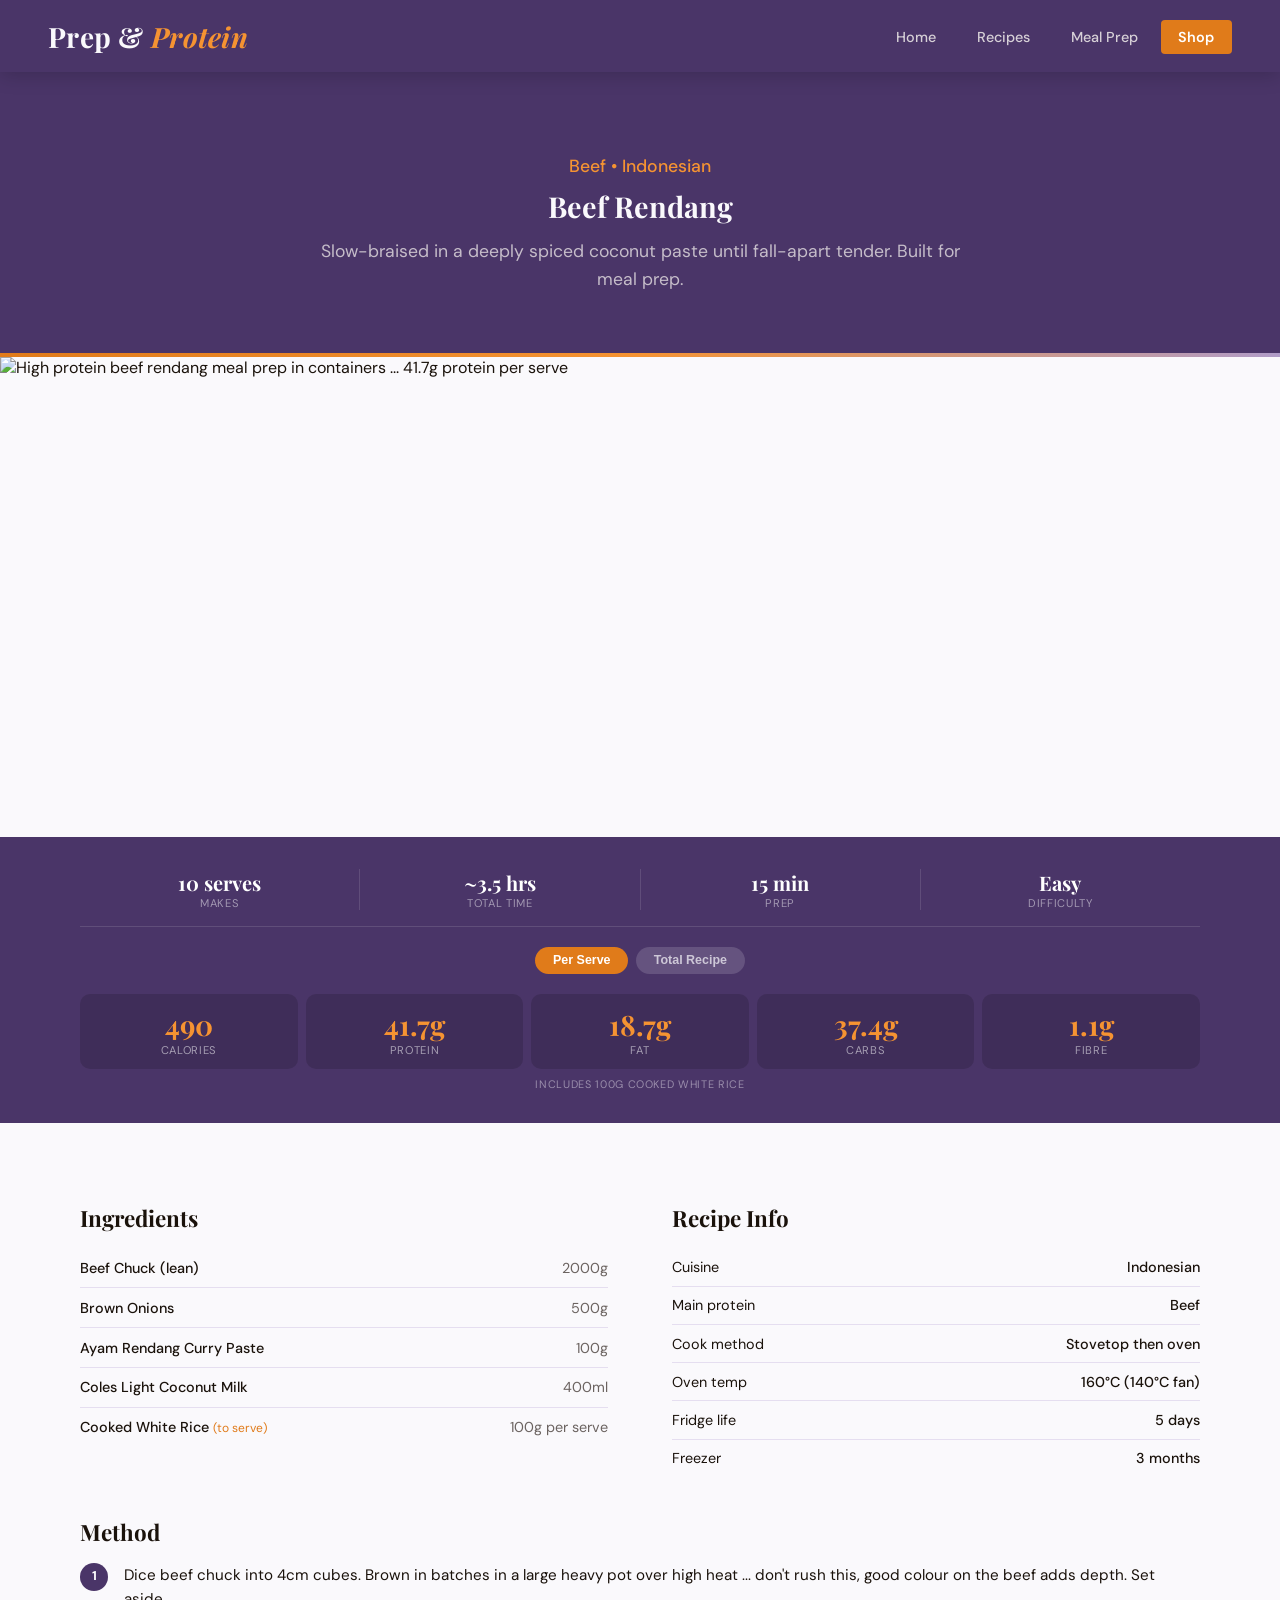
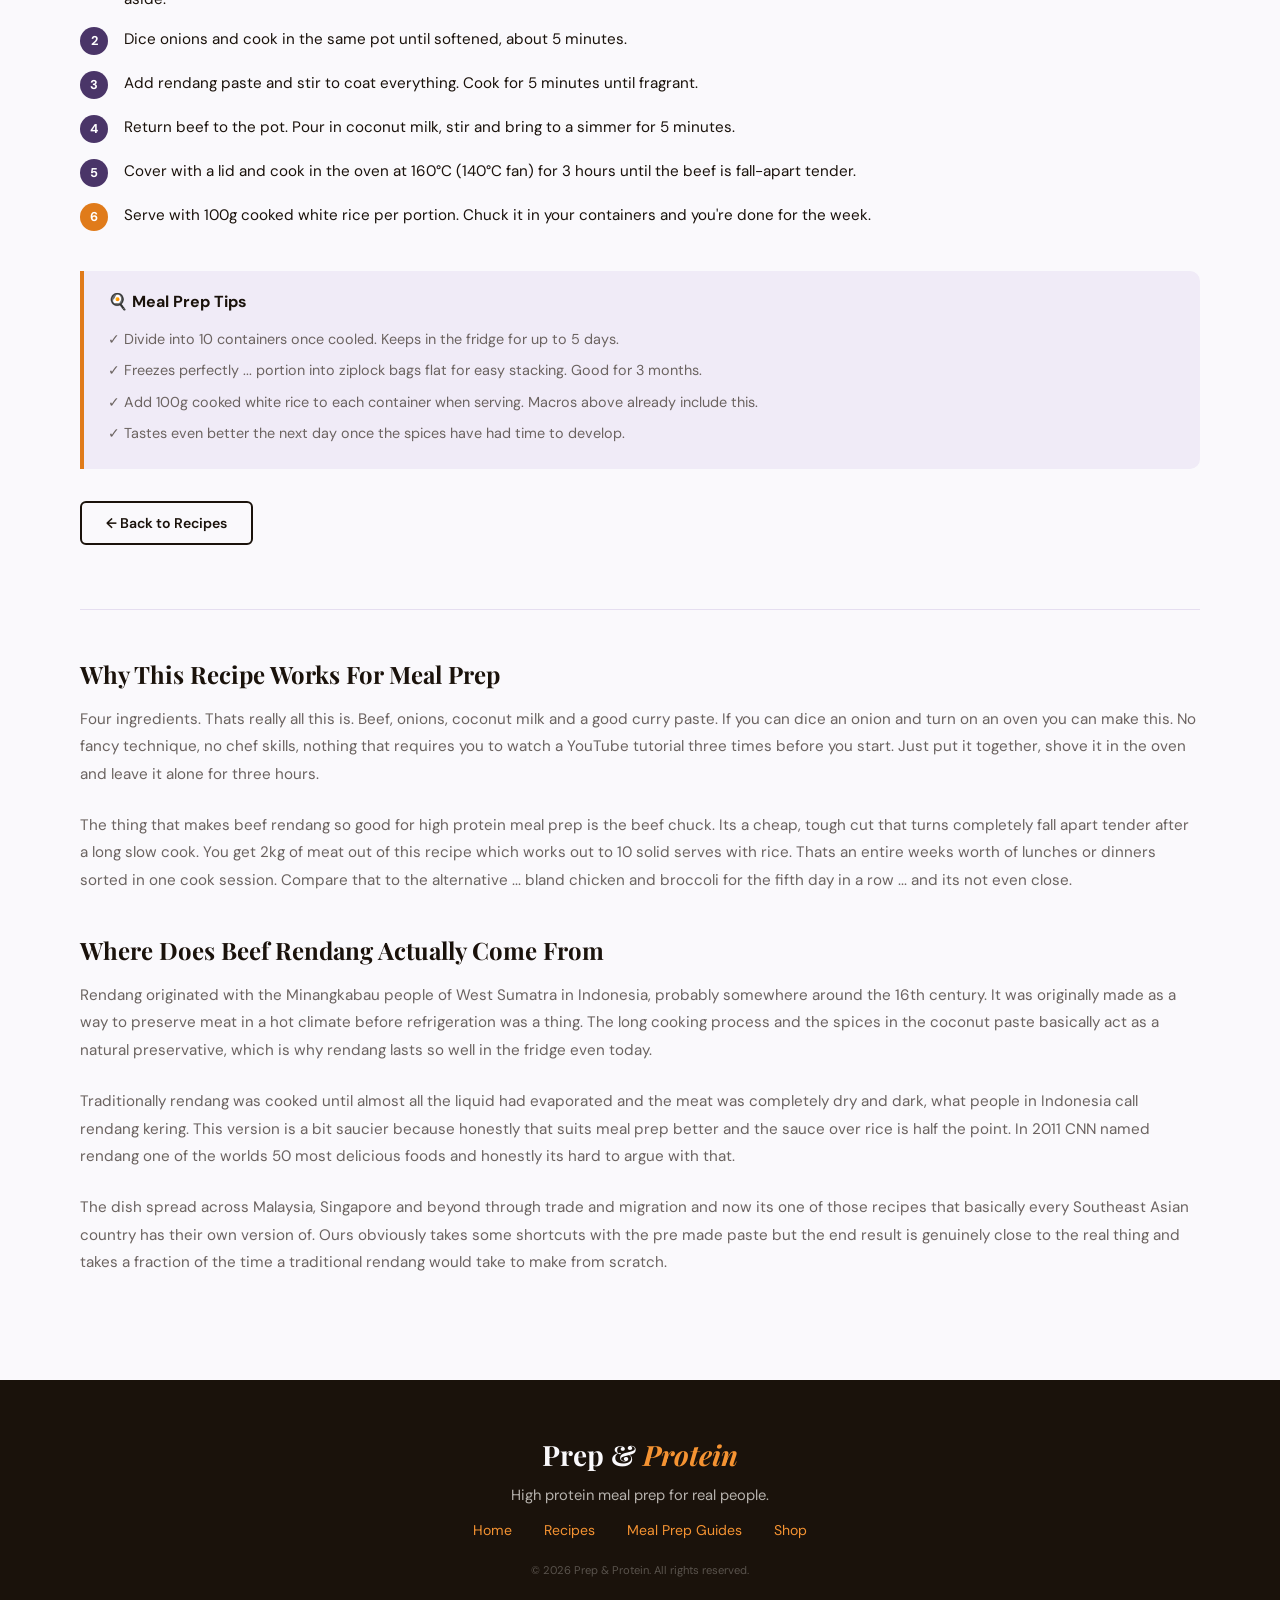
==== commit 140b3801: "Update beef-rendang.html" ====
--- a/beef-rendang.html
+++ b/beef-rendang.html
@@ -193,7 +193,8 @@
       <li><span class="step-num">2</span><span>Dice onions and cook in the same pot until softened, about 5 minutes.</span></li>
       <li><span class="step-num">3</span><span>Add rendang paste and stir to coat everything. Cook for 5 minutes until fragrant.</span></li>
       <li><span class="step-num">4</span><span>Return beef to the pot. Pour in coconut milk, stir and bring to a simmer for 5 minutes.</span></li>
-      <li><span class="step-num step-num-final">5</span><span>Cover with a lid and cook in the oven at 160&#176;C (140&#176;C fan) for 3 hours until the beef is fall-apart tender.</span></li>
+      <li><span class="step-num">5</span><span>Cover with a lid and cook in the oven at 160&#176;C (140&#176;C fan) for 3 hours until the beef is fall-apart tender.</span></li>
+      <li><span class="step-num step-num-final">6</span><span>Serve with 100g cooked white rice per portion. Chuck it in your containers and you're done for the week.</span></li>
     </ol>
 
     <!-- Meal prep tips box ... cream background, orange left border. Always include fridge life, freezer, serving suggestion, and a flavour note. -->
@@ -207,6 +208,23 @@
 
     <div style="margin-top:2rem;">
       <a href="recipes.html" class="btn-outline">&#8592; Back to Recipes</a>
+    </div>
+
+    <!-- About section ... background reading for people who want it. SEO content. -->
+    <div style="margin-top:4rem; padding-top:3rem; border-top:1px solid var(--lightgrey);">
+
+      <h2 style="font-family:var(--condensed); font-size:1.5rem; font-weight:700; color:var(--brown); margin-bottom:1rem;">Why This Recipe Works For Meal Prep</h2>
+      <p style="font-size:0.95rem; color:var(--grey); line-height:1.8; margin-bottom:1.5rem;">Four ingredients. Thats really all this is. Beef, onions, coconut milk and a good curry paste. If you can dice an onion and turn on an oven you can make this. No fancy technique, no chef skills, nothing that requires you to watch a YouTube tutorial three times before you start. Just put it together, shove it in the oven and leave it alone for three hours.</p>
+
+      <p style="font-size:0.95rem; color:var(--grey); line-height:1.8; margin-bottom:1.5rem;">The thing that makes beef rendang so good for high protein meal prep is the beef chuck. Its a cheap, tough cut that turns completely fall apart tender after a long slow cook. You get 2kg of meat out of this recipe which works out to 10 solid serves with rice. Thats an entire weeks worth of lunches or dinners sorted in one cook session. Compare that to the alternative ... bland chicken and broccoli for the fifth day in a row ... and its not even close.</p>
+
+      <h2 style="font-family:var(--condensed); font-size:1.5rem; font-weight:700; color:var(--brown); margin-bottom:1rem; margin-top:2.5rem;">Where Does Beef Rendang Actually Come From</h2>
+      <p style="font-size:0.95rem; color:var(--grey); line-height:1.8; margin-bottom:1.5rem;">Rendang originated with the Minangkabau people of West Sumatra in Indonesia, probably somewhere around the 16th century. It was originally made as a way to preserve meat in a hot climate before refrigeration was a thing. The long cooking process and the spices in the coconut paste basically act as a natural preservative, which is why rendang lasts so well in the fridge even today.</p>
+
+      <p style="font-size:0.95rem; color:var(--grey); line-height:1.8; margin-bottom:1.5rem;">Traditionally rendang was cooked until almost all the liquid had evaporated and the meat was completely dry and dark, what people in Indonesia call rendang kering. This version is a bit saucier because honestly that suits meal prep better and the sauce over rice is half the point. In 2011 CNN named rendang one of the worlds 50 most delicious foods and honestly its hard to argue with that.</p>
+
+      <p style="font-size:0.95rem; color:var(--grey); line-height:1.8; margin-bottom:1.5rem;">The dish spread across Malaysia, Singapore and beyond through trade and migration and now its one of those recipes that basically every Southeast Asian country has their own version of. Ours obviously takes some shortcuts with the pre made paste but the end result is genuinely close to the real thing and takes a fraction of the time a traditional rendang would take to make from scratch.</p>
+
     </div>
 
   </div>
--- a/style.css
+++ b/style.css
@@ -410,7 +410,7 @@
   background: linear-gradient(90deg, var(--orange), var(--orange2), var(--lavender));
 }
 .page-hero-inner { position: relative; z-index: 1; }
-.page-hero h2 {
+.page-hero h2, .page-hero h1 {
   font-family: var(--condensed);
   font-size: 1.8rem;
   font-weight: 700;
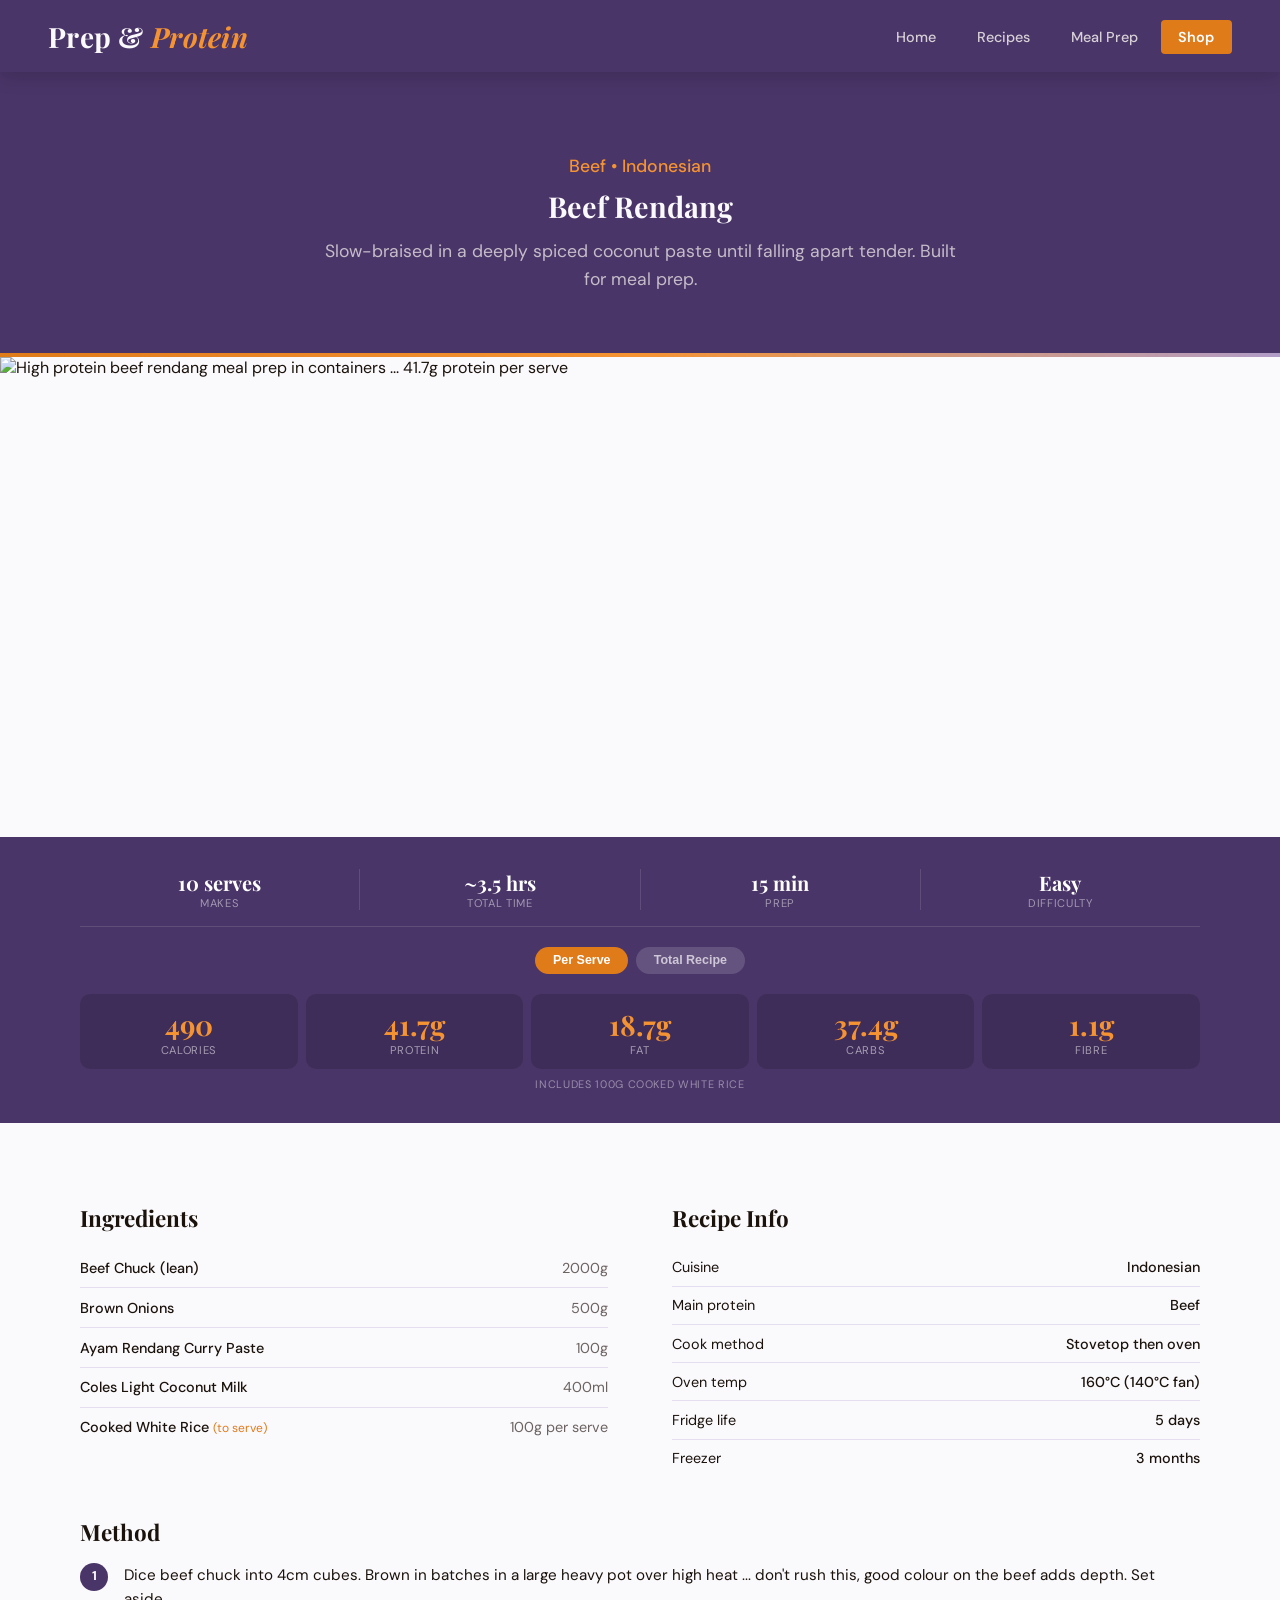
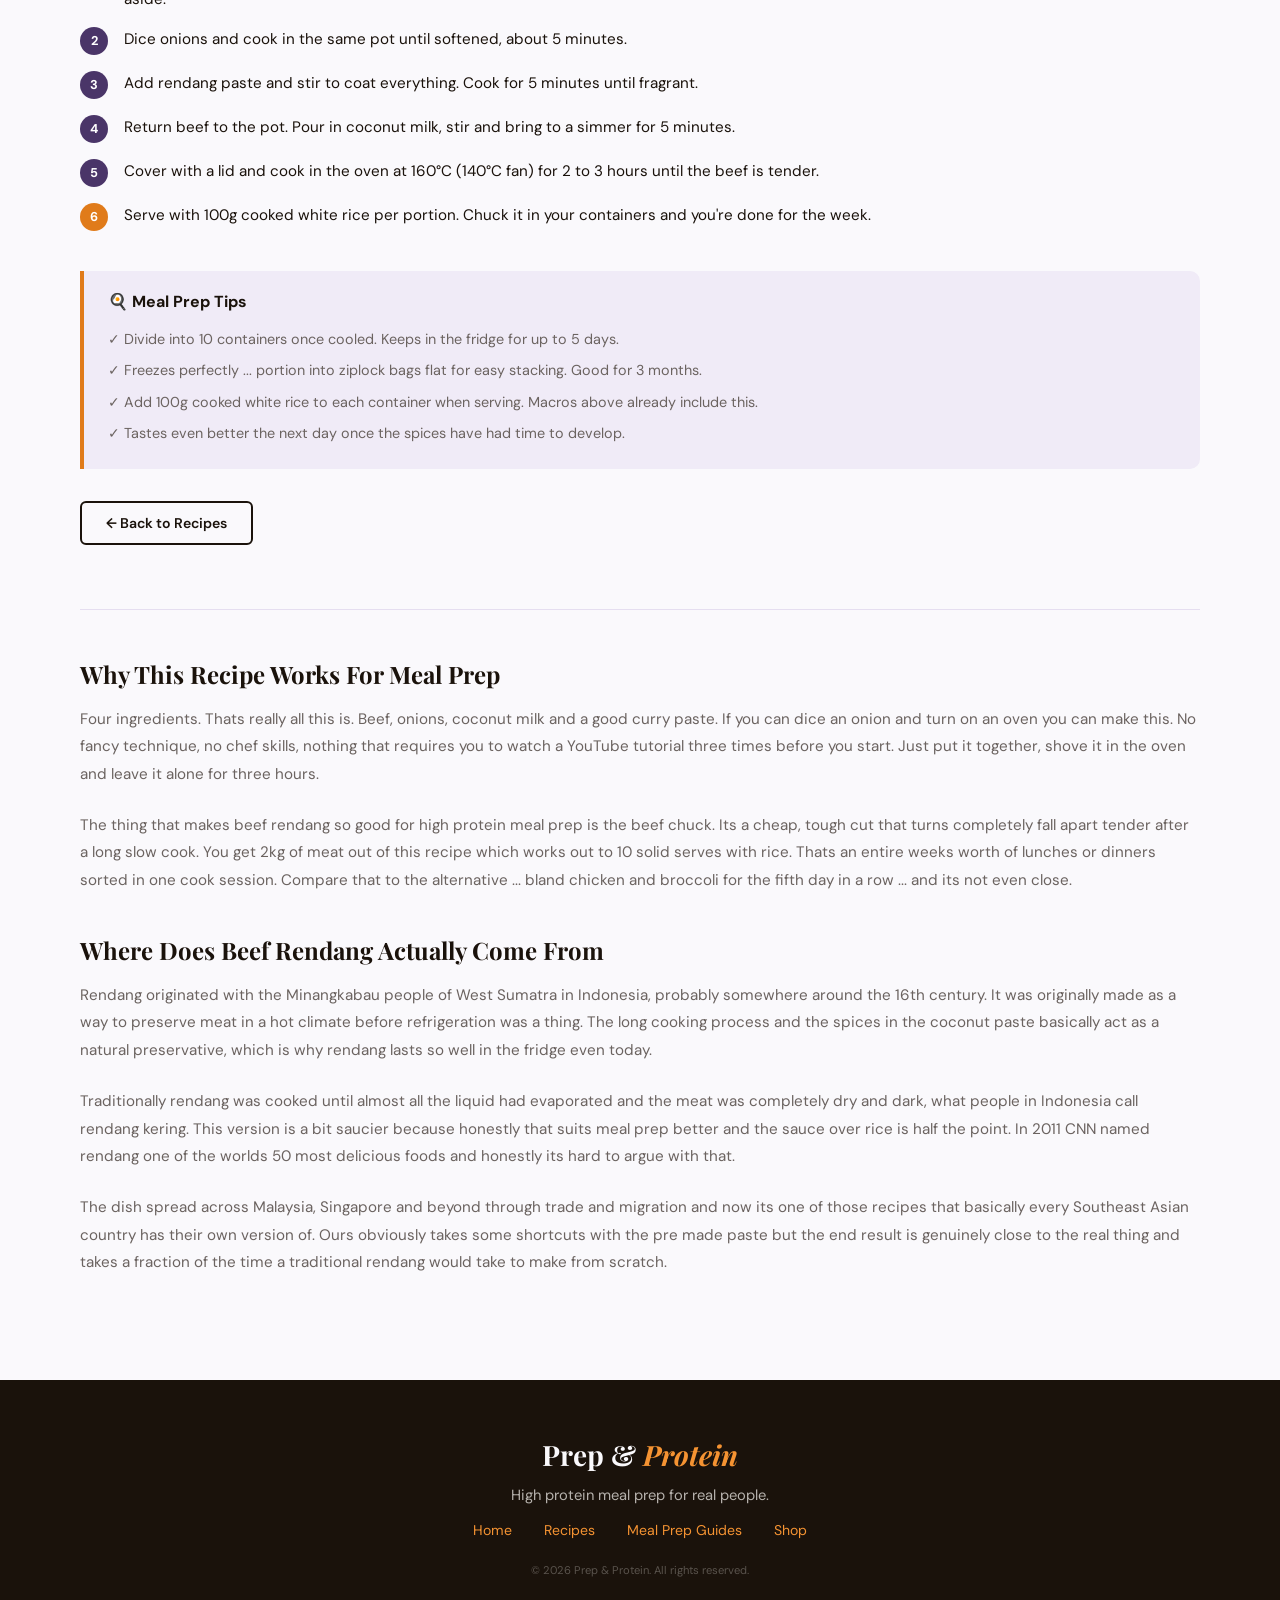
==== commit e8caa729: "Update beef-rendang.html" ====
--- a/beef-rendang.html
+++ b/beef-rendang.html
@@ -44,7 +44,7 @@
       {"@type":"HowToStep","text":"Dice onions and add to browned beef. Cook until softened."},
       {"@type":"HowToStep","text":"Add rendang paste and cook for 5 minutes stirring to coat."},
       {"@type":"HowToStep","text":"Pour in coconut milk, stir and simmer for 5 minutes."},
-      {"@type":"HowToStep","text":"Cover and cook in oven at 160 degrees Celsius for 3 hours until beef is fall-apart tender."}
+      {"@type":"HowToStep","text":"Cover and cook in oven at 160 degrees Celsius for 2 to 3 hours or until beef is tender."}
     ]
   }
   </script>
@@ -58,7 +58,7 @@
   <div class="page-hero-inner">
     <p class="sub">Beef &bull; Indonesian</p>
     <h1>Beef Rendang</h1>
-    <p>Slow-braised in a deeply spiced coconut paste until fall-apart tender. Built for meal prep.</p>
+    <p>Slow-braised in a deeply spiced coconut paste until falling apart tender. Built for meal prep.</p>
   </div>
 </div>
 
@@ -193,7 +193,7 @@
       <li><span class="step-num">2</span><span>Dice onions and cook in the same pot until softened, about 5 minutes.</span></li>
       <li><span class="step-num">3</span><span>Add rendang paste and stir to coat everything. Cook for 5 minutes until fragrant.</span></li>
       <li><span class="step-num">4</span><span>Return beef to the pot. Pour in coconut milk, stir and bring to a simmer for 5 minutes.</span></li>
-      <li><span class="step-num">5</span><span>Cover with a lid and cook in the oven at 160&#176;C (140&#176;C fan) for 3 hours until the beef is fall-apart tender.</span></li>
+      <li><span class="step-num">5</span><span>Cover with a lid and cook in the oven at 160&#176;C (140&#176;C fan) for 2 to 3 hours until the beef is tender.</span></li>
       <li><span class="step-num step-num-final">6</span><span>Serve with 100g cooked white rice per portion. Chuck it in your containers and you're done for the week.</span></li>
     </ol>
 
